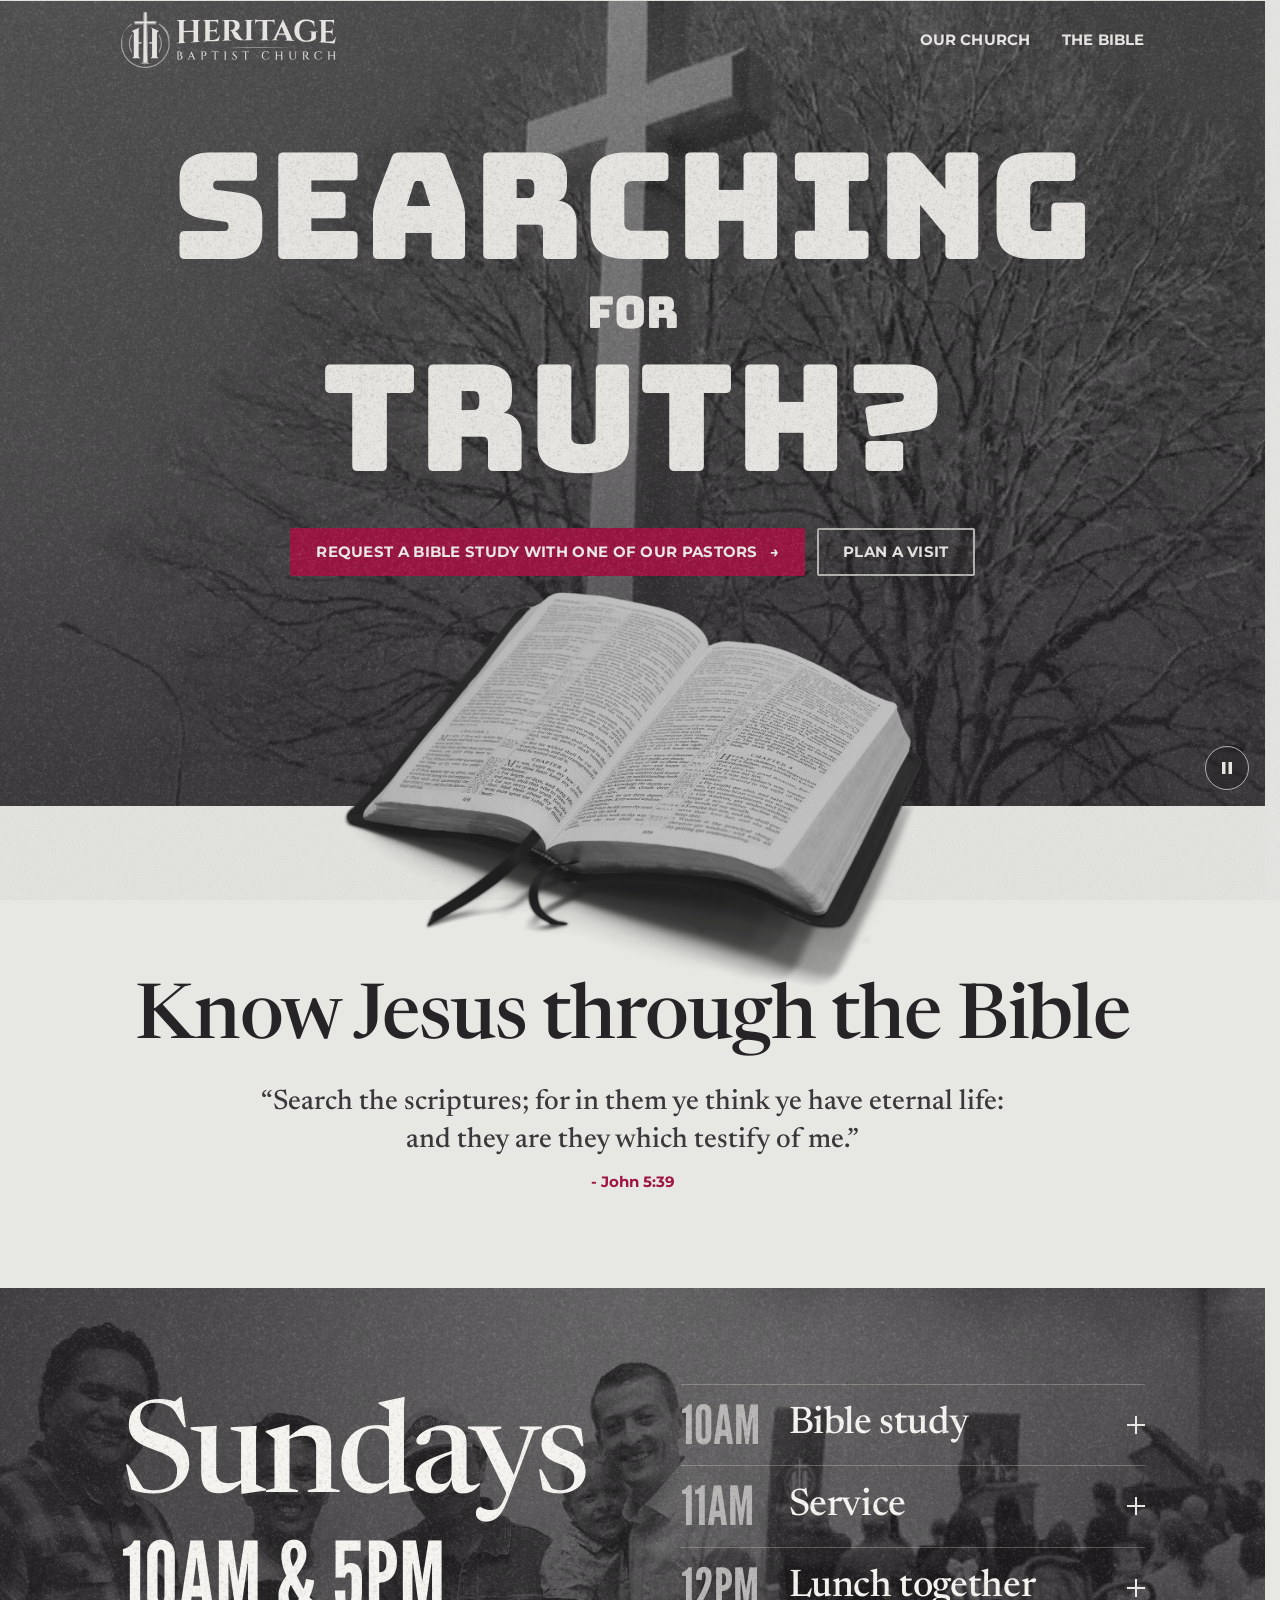
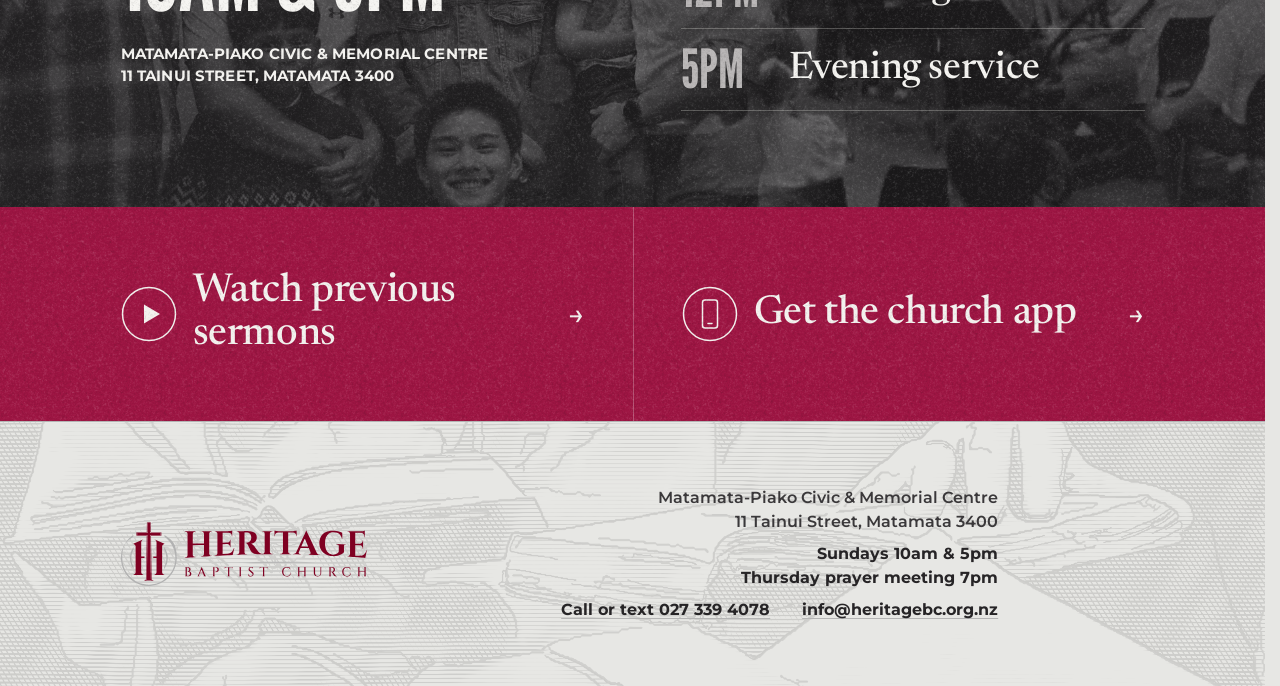
==== index.html @ 5e2841b3 "Heritage Baptist Church website: first test build Home, Our Church, The Bible and Save a seat pages," ====
<!doctype html>
<html lang="en-NZ" data-theme="paper">
<head>
<meta charset="utf-8">
<meta name="viewport" content="width=device-width, initial-scale=1">
<title>Heritage Baptist Church, Matamata</title>
<meta name="description" content="Know Jesus through the Bible. Heritage Baptist Church meets on Sundays at 10AM and 5PM at the Matamata-Piako Civic and Memorial Centre.">
<link rel="icon" type="image/svg+xml" href="assets/logos/heritage-mark.svg">
<link rel="preconnect" href="https://fonts.googleapis.com">
<link rel="preconnect" href="https://fonts.gstatic.com" crossorigin>
<link href="https://fonts.googleapis.com/css2?family=Newsreader:opsz,wght@6..72,400..700&display=swap" rel="stylesheet">
<link rel="stylesheet" href="css/tokens.css">
<link rel="stylesheet" href="css/bundle.css">
<link rel="stylesheet" href="css/site.css">
</head>
<body class="has-hero">
<a class="skip" href="#main">Skip to content</a>

<header class="site-header">
  <div class="wrap">
    <a class="brand" href="index.html" aria-label="Heritage Baptist Church, home">
      <img src="assets/logos/heritage-lockup.svg" alt="" width="2198" height="571">
      <img class="on-dark" src="assets/logos/heritage-lockup-paper.svg" alt="" width="2198" height="571">
    </a>
    <button class="nav-toggle" type="button" aria-expanded="false" aria-controls="site-nav"><span class="bars" aria-hidden="true"></span>Menu</button>
    <nav class="site-nav" id="site-nav" aria-label="Main">
      <div class="nav-group">
        <a class="nav-top" href="church.html">Our Church</a>
        <div class="nav-panel">
          <div class="wrap nav-panel-grid">
            <ul class="nav-sub">
              <li><a href="seat.html" data-open-visit>Plan a visit <span class="arr" aria-hidden="true">&rarr;</span></a></li>
              <li><a href="church.html#story">Our story <span class="arr" aria-hidden="true">&rarr;</span></a></li>
              <li><a href="church.html#pastors">Our pastors <span class="arr" aria-hidden="true">&rarr;</span></a></li>
              <li><a href="church.html#contact">Contact <span class="arr" aria-hidden="true">&rarr;</span></a></li>
            </ul>
          </div>
        </div>
      </div>
      <div class="nav-group">
        <a class="nav-top" href="bible.html">The Bible</a>
        <div class="nav-panel">
          <div class="wrap nav-panel-grid">
            <ul class="nav-sub">
              <li><a href="bible.html#truth">God’s truth about us <span class="arr" aria-hidden="true">&rarr;</span></a></li>
              <li><a href="bible.html#study" data-open-study>Request a Bible study <span class="arr" aria-hidden="true">&rarr;</span></a></li>
              <li><a href="bible.html#believe">What we believe <span class="arr" aria-hidden="true">&rarr;</span></a></li>
            </ul>
          </div>
        </div>
      </div>
      <div class="nav-foot">
        <p class="times">Sundays <span data-c="sundays.times">10am &amp; 5pm</span></p>
        <a href="tel:+64273394078" data-c-phone="contact.phone" data-prefix="Call or text ">Call or text 027 339 4078</a>
        <a href="mailto:info@heritagebc.org.nz" data-c-email="contact.email">info@heritagebc.org.nz</a>
      </div>
    </nav>
  </div>
</header>

<main id="main">

  <section class="hero" data-theme="ink" aria-labelledby="hero-title">
    <div class="hero-media" aria-hidden="true">
      <video autoplay muted loop playsinline preload="metadata" poster="assets/video/hero-poster.jpg">
        <source src="assets/video/hero.mp4" type="video/mp4">
      </video>
    </div>
    <div class="hero-inner">
      <h1 class="hb-headline" id="hero-title">
        <span class="hb-lg line"><span class="line-in">Searching</span></span>
        <span class="hb-sm line"><span class="line-in" style="--d:.12s">for</span></span>
        <span class="hb-lg line"><span class="line-in" style="--d:.2s">Truth?</span></span>
      </h1>
      <div class="actions reveal" style="--d:.7s">
        <a class="hb-button" href="bible.html#study" data-open-study>Request a Bible study with one of our pastors <span class="arr" aria-hidden="true">&rarr;</span></a>
        <a class="hb-button hb-quiet" href="seat.html" data-open-visit>Plan a visit</a>
      </div>
    </div>
    <div class="hero-bible" aria-hidden="true"><img src="assets/imagery/bible-open-shadow.webp" alt="" width="1400" height="967"></div>
    <button class="hero-toggle" type="button" aria-label="Pause background video">
      <svg class="i-pause" viewBox="0 0 14 14" aria-hidden="true"><rect x="2" y="1" width="3.5" height="12"/><rect x="8.5" y="1" width="3.5" height="12"/></svg>
      <svg class="i-play" viewBox="0 0 14 14" aria-hidden="true"><path d="M3 1l10 6-10 6z"/></svg>
    </button>
  </section>

  <section class="bible" aria-labelledby="bible-title">
    <div class="wrap">
      <div class="bible-head">
        <h2 class="hs-title reveal" id="bible-title">Know Jesus through the Bible</h2>
        <p class="verse reveal" style="--d:.1s"><span data-c="home.verse">“Search the scriptures; for in them ye think ye have eternal life: and they are they which testify of me.”</span> <cite>- <span data-c="home.verse_ref">John 5:39</span></cite></p>
      </div>
    </div>
  </section>

  <section class="sundays" data-theme="ink" aria-labelledby="sundays-title">
    <div class="sundays-bg" aria-hidden="true">
      <img class="ph-b" src="assets/imagery/service-band.jpg" alt="" data-c-img="img.sundays_service">
      <img class="ph-a" src="assets/imagery/group-crop.jpg" alt="" data-c-img="img.sundays_family">
    </div>
    <div class="wrap sundays-grid">
      <div class="reveal">
        <h2 class="sundays-title" id="sundays-title">Sundays</h2>
        <p class="times" data-c="sundays.times">10am &amp; 5pm</p>
        <address class="label" data-c-lines="contact.address">Matamata-Piako Civic &amp; Memorial Centre<br>11 Tainui Street, Matamata 3400</address>
      </div>
      <!--SCHED-->
        <ul class="sched reveal" style="--d:.1s">
          <li data-photo="service">
            <button class="sched-row" type="button" aria-expanded="false"><b data-c="sched.1.time">10AM</b><span data-c="sched.1.title">Bible study</span><i aria-hidden="true"></i></button>
            <div class="sched-more"><div data-c-paras="sched.1.details"><p>Sunday school for kids</p><p>Bible study for intermediates</p></div></div>
          </li>
          <li data-photo="service">
            <button class="sched-row" type="button" aria-expanded="false"><b data-c="sched.2.time">11AM</b><span data-c="sched.2.title">Service</span><i aria-hidden="true"></i></button>
            <div class="sched-more"><div data-c-paras="sched.2.details"><p>Creche</p><p>Bible teaching for kids</p></div></div>
          </li>
          <li data-photo="family">
            <button class="sched-row" type="button" aria-expanded="false"><b data-c="sched.3.time">12PM</b><span data-c="sched.3.title">Lunch together</span><i aria-hidden="true"></i></button>
            <div class="sched-more"><div data-c-paras="sched.3.details"><p>Enjoy what we’ve prepared, or bring your favourite dish to share</p></div></div>
          </li>
          <li data-photo="service">
            <div class="sched-row"><b data-c="sched.4.time">5PM</b><span data-c="sched.4.title">Evening service</span></div>
          </li>
        </ul>
      <!--/SCHED-->
    </div>
  </section>

  <section class="more" aria-label="More from Heritage">
    <div class="wrap more-grid">
      <a class="more-item" href="https://www.youtube.com/@HBCMatamata">
        <svg class="more-icon" viewBox="0 0 56 56" aria-hidden="true"><circle cx="28" cy="28" r="26.5" fill="none" stroke="currentColor" stroke-width="1.5"/><path d="M23 18.5v19L39 28z" fill="currentColor"/></svg>
        <span class="more-title">Watch previous sermons</span>
        <span class="arr" aria-hidden="true">&rarr;</span>
      </a>
      <a class="more-item" href="https://app.heritagebc.org.nz">
        <svg class="more-icon" viewBox="0 0 56 56" aria-hidden="true"><circle cx="28" cy="28" r="26.5" fill="none" stroke="currentColor" stroke-width="1.5"/><rect x="20.5" y="14" width="15" height="28" rx="2.5" fill="none" stroke="currentColor" stroke-width="1.5"/><path d="M26 37.5h4" stroke="currentColor" stroke-width="1.5" stroke-linecap="round"/></svg>
        <span class="more-title">Get the church app</span>
        <span class="arr" aria-hidden="true">&rarr;</span>
      </a>
    </div>
  </section>

</main>

<footer class="site-footer">
  <div class="wrap">
    <div class="foot-top">
      <div class="foot-brand">
        <img src="assets/logos/heritage-lockup.svg" alt="Heritage Baptist Church" width="2198" height="571">
        <address class="foot-contact">
          <span data-c-lines="contact.address">Matamata-Piako Civic &amp; Memorial Centre<br>11 Tainui Street, Matamata 3400</span>
          <span class="foot-times" data-c-lines="footer.times">Sundays 10am &amp; 5pm<br>Thursday prayer meeting 7pm</span>
          <span class="foot-links"><a href="tel:+64273394078" data-c-phone="contact.phone" data-prefix="Call or text ">Call or text 027 339 4078</a><a href="mailto:info@heritagebc.org.nz" data-c-email="contact.email">info@heritagebc.org.nz</a></span>
        </address>
      </div>
      <div class="foot-cols" hidden>
        <div class="foot-col">
          <h2><a href="church.html">Our Church</a></h2>
          <ul>
            <li><a href="seat.html" data-open-visit>Plan a visit</a></li>
            <li><a href="church.html#story">Our story</a></li>
            <li><a href="church.html#pastors">Our pastors</a></li>
          </ul>
        </div>
        <div class="foot-col">
          <h2><a href="bible.html">The Bible</a></h2>
          <ul>
            <li><a href="bible.html#truth">God’s truth about us</a></li>
            <li><a href="bible.html#study" data-open-study>Request a Bible study</a></li>
            <li><a href="bible.html#believe">What we believe</a></li>
          </ul>
        </div>
      </div>
    </div>
  </div>
  <div class="foot-art" role="img" aria-label="Pen and ink drawing of people reading from open Bibles together"></div>
</footer>

<div class="hb-static" aria-hidden="true"></div>

<dialog class="study" id="dlg-study" aria-labelledby="study-title">
  <div class="study-inner">
    <div class="study-head">
      <h2 class="hs-title hs-title-sm" id="study-title">Request a Bible study</h2>
      <button class="study-close" type="button" aria-label="Close" data-close-dialog>&times;</button>
    </div>
    <form class="form" data-form="study">
      <input class="hp" name="website" tabindex="-1" autocomplete="off" aria-hidden="true">
      <div class="field"><label for="s-name">Name</label><input id="s-name" name="name" autocomplete="name" required></div>
      <div class="field"><label for="s-mobile">Mobile</label><input id="s-mobile" name="mobile" type="tel" autocomplete="tel" inputmode="tel" required></div>
      <div class="field"><label for="s-details">Details</label><textarea id="s-details" name="details"></textarea></div>
      <div><button class="hb-button" type="submit">Send request <span class="arr" aria-hidden="true">&rarr;</span></button></div>
      <p class="small form-note" role="status"></p>
    </form>
  </div>
</dialog>

<dialog class="study" id="dlg-visit" aria-labelledby="visit-title">
  <div class="study-inner">
    <div class="study-head">
      <h2 class="hs-title hs-title-sm" id="visit-title">Plan a visit</h2>
      <button class="study-close" type="button" aria-label="Close" data-close-dialog>&times;</button>
    </div>
    <form class="form" data-form="visit">
      <input class="hp" name="website" tabindex="-1" autocomplete="off" aria-hidden="true">
      <fieldset class="choice">
        <legend class="sr-only">When</legend>
        <label><input type="radio" name="when" value="this" checked><span><b>This Sunday</b><small data-sunday="0">10 am</small></span></label>
        <label><input type="radio" name="when" value="next"><span><b>Next Sunday</b><small data-sunday="1">10 am</small></span></label>
      </fieldset>
      <div class="field"><label for="v-name">Your name</label><input id="v-name" name="name" autocomplete="name" required></div>
      <div class="field"><label for="v-mobile">Mobile number</label><input id="v-mobile" name="mobile" type="tel" autocomplete="tel" inputmode="tel" required></div>
      <div class="visit-opts">
      <div class="field">
        <label for="v-count">How many coming?</label>
        <div class="stepper">
          <button type="button" aria-label="One fewer" data-step="-1">&minus;</button>
          <input id="v-count" name="count" type="number" min="1" max="20" value="1" inputmode="numeric">
          <button type="button" aria-label="One more" data-step="1">+</button>
        </div>
      </div>
      <label class="check"><input type="checkbox" name="reminder"><span>Text me a reminder</span></label>
      </div>
      <div><button class="hb-button" type="submit">Save my seat <span class="arr" aria-hidden="true">&rarr;</span></button></div>
      <p class="small form-note" role="status"></p>
    </form>
  </div>
</dialog>

<script src="js/config.js"></script>
<script src="js/site.js"></script>
</body>
</html>
---- css/tokens.css ----
/* Heritage Baptist Church: tokens, written from the design system's tokens.json */
@font-face { font-family: "Bungee"; src: url("../fonts/Bungee-Regular.woff2") format("woff2"); font-weight: 400; font-display: swap; }
@font-face { font-family: "League Gothic"; src: url("../fonts/LeagueGothic-Variable.woff2") format("woff2"); font-weight: 400; font-display: swap; }
@font-face { font-family: "Sacramento"; src: url("../fonts/Sacramento-Regular.woff2") format("woff2"); font-weight: 400; font-display: swap; }
@font-face { font-family: "Montserrat"; src: url("../fonts/Montserrat-Variable.woff2") format("woff2"); font-weight: 100 900; font-style: normal; font-display: swap; }
@font-face { font-family: "Montserrat"; src: url("../fonts/Montserrat-Italic-Variable.woff2") format("woff2"); font-weight: 100 900; font-style: italic; font-display: swap; }

:root, [data-theme="paper"] {
  --surface: #e7e7e4;
  --surface-raised: #f2f2ef;
  --text: #3a383a;
  --text-strong: #262426;
  --text-muted: #5a575a;
  --maroon: #9e1543;
  --maroon-fill: #9e1543;
  --maroon-deep: #7f0022;
  --on-maroon: #f4f2ef;
  --rule: #b4b4b4;
  --photo-ground: #9a9899;
  --focus: #9e1543;
}
[data-theme="ink"] {
  --surface: #262426;
  --surface-raised: #323032;
  --text: #ecebe7;
  --text-strong: #f6f5f2;
  --text-muted: #b9b6b6;
  --maroon: #e8829f;
  --rule: #5a575a;
  --photo-ground: #4a484a;
  --focus: #e8829f;
}
:root {
  --font-display: Bungee, "Arial Black", Impact, sans-serif;
  --font-condensed: "League Gothic", "Oswald", Impact, sans-serif;
  --font-script: Sacramento, "Segoe Script", cursive;
  --font-sans: Montserrat, system-ui, "Segoe UI", sans-serif;
  /* Site addition (not in the design system yet): a book serif for section headlines and scripture */
  --font-serif: Newsreader, "Iowan Old Style", Georgia, "Times New Roman", serif;

  --space-1: 4px; --space-2: 8px; --space-3: 12px; --space-4: 16px; --space-6: 24px;
  --space-8: 32px; --space-12: 48px; --space-16: 64px; --space-24: 96px;
  --radius-none: 0; --radius-sm: 2px; --radius-round: 50%;
  --shadow-cutout: 0 18px 28px -14px rgba(20, 18, 20, 0.5);
  --content-max: 1120px;
  --measure: 68ch;
  --static-opacity: 0.9;
}
---- css/bundle.css ----
/* Heritage Baptist Church — house patterns. Needs tokens.css (custom properties) loaded first.
   Point these at your own copies of the files in assets/ when you build the site. */
:root {
  --tex-paper: url("../assets/textures/paper-tile.jpg");   /* assets/Textures/paper-tile.jpg */
  --tex-ink: url("../assets/textures/ink-tile.jpg");     /* assets/Textures/ink-tile.jpg */
  --tex-static: url("../assets/textures/static-tile.png");  /* assets/Textures/static-tile.png */
  --tex-leather: url("../assets/textures/worn-leather.jpg"); /* assets/Textures/worn-leather.jpg */
}

/* Ground: paper texture under everything */
body, .hb-ground {
  margin: 0;
  background: var(--surface) var(--tex-paper) repeat;
  background-size: 512px;
  color: var(--text);
  font-family: var(--font-sans);
  font-weight: 500;
  font-size: 17px;
  line-height: 28px;
}
[data-theme="ink"] body, [data-theme="ink"] .hb-ground, .hb-ground[data-theme="ink"] { background-image: var(--tex-ink); }

/* TV static: one fixed layer over the whole page (also over photos and type) */
.hb-static {
  position: fixed; inset: 0; z-index: 50; pointer-events: none;
  background: var(--tex-static) repeat; background-size: 200px;
  opacity: var(--static-opacity, 0.9);
}

/* Headline: Bungee capitals filled with worn leather (paper theme) */
.hb-headline { margin: 0; font-family: var(--font-display); font-weight: 400; line-height: .95; text-align: center; text-transform: uppercase; }
.hb-headline span { display: block; }
.hb-headline .hb-lg { font-size: clamp(52px, 10vw, 112px); }
.hb-headline .hb-md { font-size: clamp(36px, 6.6vw, 72px); }
.hb-headline .hb-sm { font-size: clamp(22px, 3.6vw, 40px); margin: .12em 0; }
.hb-headline, .hb-leather {
  color: var(--text);
  background: var(--tex-leather) center / 120% auto;
  -webkit-background-clip: text; background-clip: text;
  -webkit-text-fill-color: transparent;
}
[data-theme="ink"] .hb-headline, [data-theme="ink"] .hb-leather { background: none; -webkit-text-fill-color: currentColor; }

/* Script word: one per page, maroon, rotated, laid over photos */
.hb-script {
  font-family: var(--font-script); font-weight: 400; color: var(--maroon);
  font-size: clamp(96px, 24vw, 230px); line-height: 1;
  -webkit-text-stroke: 1px currentColor; letter-spacing: .02em;
  transform: rotate(-6deg); pointer-events: none; white-space: nowrap;
}

/* Photo strip: square-cornered 3:2 frames, greyscale, small gaps */
.hb-strip { display: grid; grid-template-columns: 1.3fr 1fr 1fr; grid-auto-rows: clamp(150px, 24vw, 260px); gap: var(--space-2); }
.hb-frame { position: relative; height: 100%; overflow: hidden; background: var(--photo-ground); }
.hb-frame > img { width: 100%; height: 100%; object-fit: cover; object-position: var(--focus-x, 50%) var(--focus-y, 50%); transform: scale(var(--zoom, 1)); transform-origin: var(--focus-x, 50%) var(--focus-y, 50%); display: block; filter: grayscale(1); }
.hb-frame.hb-cutout > img { object-fit: contain; object-position: center bottom; transform: none; }
/* Break the frame: the photo and its matching cut-out share one geometry (--pop-w/x/y);
   the frame clips the photo, the cut-out layer only clips its top and sides, so it hangs below. */
.hb-pop { position: relative; z-index: 2; }
.hb-pop .hb-pop-img { position: absolute; max-width: none; height: auto; width: var(--pop-w, 190%); left: var(--pop-x, -88%); top: var(--pop-y, -14%); filter: grayscale(1); }
.hb-pop > .hb-pop-out { position: absolute; inset: 0; pointer-events: none; clip-path: inset(0 0 -100% 0); }

/* Hero: headline, strip, script word across it, open Bible overlapping the bottom */
.hb-hero { position: relative; max-width: var(--content-max); margin: 0 auto; padding: var(--space-12) var(--space-4) 0; }
.hb-hero .hb-strip { margin-top: var(--space-6); }
.hb-hero .hb-script { position: absolute; left: 2%; top: 30%; z-index: 3; }
.hb-hero .hb-bible { display: block; width: min(52%, 560px); margin: -7% 0 0 14%; position: relative; z-index: 1; }

/* Service row: condensed maroon words beside stacked labels */
.hb-service { display: flex; flex-wrap: wrap; align-items: center; justify-content: center; gap: var(--space-6) var(--space-12); }
.hb-service-item { display: flex; align-items: center; gap: var(--space-3); }
.hb-service-big { font-family: var(--font-condensed); color: var(--maroon); font-size: 72px; line-height: .9; text-transform: uppercase; }
.hb-service-label { font-weight: 700; font-size: 15px; line-height: 20px; text-transform: uppercase; color: var(--text); }

/* Points: Bungee heading + KJV verse */
.hb-points { display: grid; gap: var(--space-8); max-width: var(--measure); }
.hb-point h3 { margin: 0 0 var(--space-2); font-family: var(--font-display); font-weight: 400; font-size: 22px; line-height: 1.2; text-transform: uppercase; color: var(--text); }
.hb-scripture { margin: 0; font-style: italic; font-weight: 600; font-size: 18px; line-height: 30px; color: var(--text); }
.hb-scripture em, .hb-scripture mark { font-style: inherit; background: none; color: var(--maroon); }
.hb-scripture cite { font-style: normal; font-weight: 600; color: var(--text); white-space: nowrap; }

/* Numbered steps (handout) */
.hb-step { display: grid; grid-template-columns: 64px 1fr; gap: var(--space-6); align-items: start; max-width: var(--measure); }
.hb-step-num { font-family: var(--font-condensed); color: var(--maroon); font-size: 112px; line-height: .78; text-align: center; }
.hb-step h3 { margin: 0 0 var(--space-1); font-family: var(--font-display); font-weight: 400; font-size: 22px; line-height: 1.2; text-transform: uppercase; }
.hb-step p { margin: 0 0 var(--space-2); }
.hb-step .hb-ref { color: var(--maroon); font-style: italic; font-weight: 600; }

/* Button */
.hb-button {
  display: inline-flex; align-items: center; height: 48px; padding: 0 var(--space-6);
  font-family: var(--font-sans); font-weight: 700; font-size: 15px; letter-spacing: .02em; text-transform: uppercase; text-decoration: none;
  background: var(--maroon-fill); color: var(--on-maroon); border: 2px solid var(--maroon-fill); border-radius: var(--radius-sm); cursor: pointer;
}
.hb-button:hover { background: var(--maroon-deep); border-color: var(--maroon-deep); }
.hb-button.hb-quiet { background: transparent; color: var(--text); border-color: var(--text-muted); }
.hb-button.hb-quiet:hover { border-color: var(--text); }
.hb-button:focus-visible, a:focus-visible { outline: 2px solid var(--focus); outline-offset: 3px; }
a { color: var(--maroon); text-underline-offset: 3px; }

/* Footer (use with data-theme="ink") */
.hb-footer { display: flex; align-items: center; gap: var(--space-4); padding: var(--space-8) var(--space-4); justify-content: center; }
.hb-footer img { height: 64px; width: auto; }
.hb-footer p { margin: 0; font-weight: 700; font-size: 15px; line-height: 22px; text-transform: uppercase; color: var(--text); }

@media (max-width: 640px) {
  .hb-strip { grid-template-columns: 1fr 1fr; }
  .hb-strip > :nth-child(2) { display: none; }
  .hb-service-big { font-size: 56px; }
  .hb-step { grid-template-columns: 44px 1fr; gap: var(--space-4); }
  .hb-step-num { font-size: 80px; }
}
---- css/site.css ----
/* Heritage Baptist Church website. Mobile first. Sits on top of tokens.css and bundle.css. */

@view-transition { navigation: auto; }

:root { --static-opacity: 0.38; }

*, *::before, *::after { box-sizing: border-box; }
html { scroll-behavior: smooth; -webkit-text-size-adjust: 100%; overflow-x: clip; scrollbar-gutter: stable; }
body { background-image: none; min-height: 100svh; overflow-x: clip; text-rendering: optimizeLegibility; -webkit-font-smoothing: antialiased; }
img, video { max-width: 100%; }
h1, h2, h3, p { margin: 0; }
.sr-only { position: absolute; width: 1px; height: 1px; overflow: hidden; clip: rect(0 0 0 0); white-space: nowrap; }
.skip { position: absolute; left: var(--space-4); top: -100px; z-index: 60; background: var(--surface-raised); padding: var(--space-2) var(--space-4); font-weight: 700; }
.skip:focus { top: var(--space-4); }

.wrap { max-width: var(--content-max); margin: 0 auto; padding-inline: var(--space-4); }
.section { padding-block: var(--space-12); }
.stack > * + * { margin-top: var(--space-6); }

/* Type: one colour, upright */
.hs-title { font-family: var(--font-serif); font-weight: 500; font-size: clamp(38px, 9.5vw, 76px); line-height: 1.02; letter-spacing: -0.015em; color: var(--text-strong); text-wrap: balance; }
.hs-title-sm { font-size: clamp(30px, 6.4vw, 48px); }
.lead { font-size: 18px; line-height: 30px; font-weight: 600; max-width: 34em; }
.verse { font-family: var(--font-serif); font-weight: 500; font-size: clamp(21px, 4.4vw, 28px); line-height: 1.35; max-width: 27em; color: var(--text); text-wrap: pretty; }
.verse cite { display: block; margin-top: var(--space-3); font-family: var(--font-sans); font-style: normal; font-weight: 700; font-size: 15px; line-height: 20px; color: var(--maroon); }
.hb-scripture { font-family: var(--font-serif); font-style: normal; font-weight: 500; font-size: 22px; line-height: 1.4; }
.hb-scripture em { font-style: normal; color: inherit; }
.hb-scripture cite { font-family: var(--font-sans); font-size: 15px; font-weight: 700; color: var(--maroon); }
.label { font-weight: 700; font-size: 15px; line-height: 22px; letter-spacing: .01em; text-transform: uppercase; }
.small { font-size: 14px; line-height: 20px; color: var(--text-muted); }

/* Buttons: long labels wrap, arrow slides on hover */
.hb-button { height: auto; min-height: 48px; padding-block: 12px; line-height: 1.25; text-align: center; justify-content: center; gap: var(--space-3); transition: background-color .25s, border-color .25s, color .25s, transform .25s; }
.hb-button .arr { display: inline-block; transition: transform .35s cubic-bezier(.2, .7, .2, 1); }
.hb-button:hover .arr { transform: translateX(5px); }
.hb-button:active { transform: scale(.98); }
.actions { display: flex; flex-direction: column; gap: var(--space-3); }

/* Header */
.site-header { position: sticky; top: 0; z-index: 40; background: #262426; --text: #ecebe7; --text-strong: #f6f5f2; --text-muted: #b9b6b6; --maroon: #f6f5f2; --rule: rgba(236, 235, 231, .18); border-bottom: 1px solid transparent; transition: transform .45s cubic-bezier(.2, .7, .2, 1), border-color .3s; }
.site-header.is-scrolled { border-bottom-color: var(--rule); }
.site-header.is-hidden { transform: translateY(-101%); }
.site-header .wrap { display: flex; align-items: center; justify-content: space-between; gap: var(--space-4); min-height: 64px; }
.brand { display: block; line-height: 0; }
.brand img { height: 44px; width: auto; display: block; }
.nav-toggle { display: inline-flex; align-items: center; gap: var(--space-2); height: 44px; padding: 0 var(--space-3); background: none; border: 2px solid var(--text-muted); border-radius: var(--radius-sm); font: 700 15px/1 var(--font-sans); text-transform: uppercase; color: var(--text); cursor: pointer; }
.nav-toggle:focus-visible { outline: 2px solid var(--focus); outline-offset: 3px; }
.nav-toggle .bars { width: 18px; height: 12px; position: relative; }
.nav-toggle .bars::before, .nav-toggle .bars::after { content: ""; position: absolute; left: 0; right: 0; height: 2px; background: currentColor; transition: transform .3s, top .3s; }
.nav-toggle .bars::before { top: 1px; }
.nav-toggle .bars::after { top: 9px; }
.nav-open .nav-toggle .bars::before { top: 5px; transform: rotate(45deg); }
.nav-open .nav-toggle .bars::after { top: 5px; transform: rotate(-45deg); }

.nav-open { overflow: hidden; }


/* ---------- Menu ---------- */
.nav-sub { list-style: none; margin: 0; padding: 0; }
.nav-sub a { display: flex; align-items: center; justify-content: space-between; gap: var(--space-4); text-decoration: none; }
.nav-sub .arr { transition: translate .4s cubic-bezier(.2, .7, .2, 1), opacity .3s; }

/* Phone and tablet: a full-screen dark sheet that wipes down, items rising in turn */
@media (max-width: 959px) {
  .nav-open .site-header { background: #262426; border-bottom-color: transparent; --text: #ecebe7; --text-strong: #f6f5f2; --text-muted: #b9b6b6; --maroon: #f6f5f2; }
  .nav-open .brand img { display: none; }
  .nav-open .brand img.on-dark { display: block; }
  .site-nav { position: fixed; inset: 64px 0 0 0; z-index: 39; display: flex; flex-direction: column; padding: var(--space-4) var(--space-4) var(--space-8); overflow-y: auto; background: #262426; color: var(--text); --text: #ecebe7; --text-strong: #f6f5f2; --text-muted: #b9b6b6; --maroon: #f6f5f2; --rule: rgba(236, 235, 231, .2); visibility: hidden; clip-path: inset(0 0 100% 0); transition: clip-path .32s cubic-bezier(.5, 0, .2, 1), visibility 0s .32s; }
  .nav-open .site-nav { visibility: visible; clip-path: inset(0); transition-delay: 0s; }
  .site-nav > * { opacity: 0; translate: 0 12px; transition: opacity .3s ease, translate .4s cubic-bezier(.2, .7, .2, 1); }
  .nav-open .site-nav > * { opacity: 1; translate: 0 0; }
  .nav-open .site-nav > :nth-child(1) { transition-delay: .08s; }
  .nav-open .site-nav > :nth-child(2) { transition-delay: .13s; }
  .nav-open .site-nav > :nth-child(3) { transition-delay: .18s; }
  .nav-group { padding-block: var(--space-6) var(--space-4); border-bottom: 1px solid var(--rule); }
  .site-nav .nav-top { display: block; font-family: var(--font-serif); font-weight: 500; font-size: clamp(40px, 12vw, 56px); line-height: 1.05; letter-spacing: -0.02em; color: var(--text-strong); text-decoration: none; }
  .nav-panel .wrap { max-width: none; padding: 0; }
  .nav-sub { margin-top: var(--space-3); }
  .nav-sub a { width: 100%; padding: 10px 0; font: 600 18px/26px var(--font-sans); color: var(--text); }
  .nav-sub .arr { margin-left: auto; }
  .nav-sub .arr { color: var(--text-muted); }
  .nav-sub a:active .arr { translate: 6px 0; }
  .nav-foot { margin-top: auto; padding-top: var(--space-8); display: grid; gap: var(--space-2); justify-items: start; }
  .nav-foot .times { margin: 0 0 var(--space-2); font-size: clamp(40px, 12vw, 56px); color: var(--text-strong); white-space: normal; }
  .nav-foot a { font: 600 16px/24px var(--font-sans); color: var(--text); text-decoration-color: var(--rule); text-underline-offset: 4px; }
}

/* Home page: the header sits over the hero video until you scroll */
.brand img { display: none; }
.brand img.on-dark { display: block; }
html:not(.nav-open) .has-hero .site-header:not(.is-scrolled) .brand img { display: none; }
html:not(.nav-open) .has-hero .site-header:not(.is-scrolled) .brand img.on-dark { display: block; }
.has-hero .hero { margin-top: -64px; padding-top: calc(var(--space-12) + 64px); }
html:not(.nav-open) .has-hero .site-header:not(.is-scrolled) { background: transparent; --text: #ecebe7; --text-strong: #f6f5f2; --text-muted: #b9b6b6; --maroon: #f6f5f2; }
@media (min-width: 960px) {
  .has-hero .hero { margin-top: -80px; padding-top: calc(var(--space-12) + 80px); }
}

/* Hero */
.hero { position: relative; isolation: isolate; display: grid; place-items: center; min-height: min(86svh, 820px); padding: var(--space-12) var(--space-4) clamp(120px, 30vw, 210px); text-align: center; background: var(--surface); color: var(--text); }
.hero-media { position: absolute; inset: 0; z-index: -1; overflow: hidden; }
.hero-media video { position: absolute; inset: 0; width: 100%; height: 100%; object-fit: cover; filter: grayscale(1) contrast(1.05); }
.hero-media::after { content: ""; position: absolute; inset: 0; background: linear-gradient(rgba(38, 36, 38, .5), rgba(38, 36, 38, .62) 55%, rgba(38, 36, 38, .82)); }
.hero-inner { display: grid; grid-template-columns: minmax(0, 1fr); justify-items: center; gap: var(--space-8); width: 100%; max-width: 900px; }
.hero .hb-headline .hb-lg { font-size: clamp(40px, 13.2vw, 148px); }
.hero .hb-headline .hb-sm { font-size: clamp(22px, 5vw, 44px); }
.hero .actions { width: 100%; max-width: 420px; }
.hero-toggle { position: absolute; right: var(--space-4); bottom: var(--space-4); z-index: 3; width: 44px; height: 44px; display: grid; place-items: center; background: rgba(38, 36, 38, .55); color: var(--text); border: 1px solid var(--text-muted); border-radius: var(--radius-round); cursor: pointer; }
.hero-toggle:focus-visible { outline: 2px solid var(--focus); outline-offset: 3px; }
.hero-toggle svg { width: 14px; height: 14px; fill: currentColor; }
.hero-toggle .i-play, .hero-toggle.is-paused .i-pause { display: none; }
.hero-toggle.is-paused .i-play { display: block; }
.hero-bible { position: absolute; left: 50%; bottom: 0; z-index: 2; width: min(88vw, 620px); translate: -50% 46%; pointer-events: none; }
.hero-bible img { display: block; width: 100%; height: auto; filter: grayscale(1); }

/* The Bible and Sundays: one section */
.bible { padding-top: calc(min(88vw, 620px) * .26); padding-bottom: var(--space-12); }
.bible-head { display: grid; justify-items: center; gap: var(--space-6); text-align: center; }
.bible-head .verse { margin-inline: auto; }

/* Church family photo */

/* Sundays: schedule over the church photos */
.sundays { position: relative; isolation: isolate; overflow: hidden; padding-block: min(30vw, 200px) var(--space-16); background: var(--surface); color: var(--text); --rule: rgba(236, 235, 231, .28); }
.sundays-bg { position: absolute; inset: 0; z-index: -1; }
.sundays-bg img { position: absolute; left: 0; width: 100%; object-fit: cover; filter: grayscale(1) contrast(1.05); }
.sundays-bg .ph-a { top: 0; height: 520px; -webkit-mask-image: linear-gradient(180deg, #000 50%, transparent 100%); mask-image: linear-gradient(180deg, #000 50%, transparent 100%); }
.sundays-bg .ph-b { top: 240px; height: 820px; }
.sundays-bg .ph-a { object-position: 50% 28%; }
.sundays-bg::after { content: ""; position: absolute; inset: 0; background: linear-gradient(180deg, rgba(38, 36, 38, .4), rgba(38, 36, 38, .8) 30%, rgba(38, 36, 38, .8) 78%, rgba(38, 36, 38, .6)); }
.sundays-grid { display: grid; grid-template-columns: minmax(0, 1fr); gap: var(--space-12); }
.sundays-title { font-family: var(--font-serif); font-weight: 500; font-size: clamp(72px, 19vw, 168px); line-height: .86; letter-spacing: -0.03em; color: var(--text-strong); }
.times { margin-top: var(--space-4); font-family: var(--font-condensed); color: var(--maroon); font-size: clamp(52px, 13vw, 96px); line-height: .9; text-transform: uppercase; white-space: nowrap; }
.sundays .lead { margin-top: var(--space-6); }
.sundays address { margin-top: var(--space-6); font-style: normal; color: var(--text-strong); }

.sched { list-style: none; margin: 0; padding: 0; border-top: 1px solid var(--rule); }
.sched li { border-bottom: 1px solid var(--rule); }
.sched-row { width: 100%; display: grid; grid-template-columns: 92px minmax(0, 1fr) 20px; align-items: center; gap: var(--space-4); padding: var(--space-4) 0; margin: 0; background: none; border: 0; color: inherit; font: inherit; text-align: left; }
button.sched-row { cursor: pointer; }
button.sched-row:focus-visible { outline: 2px solid var(--focus); outline-offset: 3px; }
.sched-row b { font-family: var(--font-condensed); font-weight: 400; font-size: 54px; line-height: .9; color: var(--maroon); }
.sched-row span { font-family: var(--font-serif); font-weight: 500; font-size: clamp(28px, 6.4vw, 38px); line-height: 1.05; letter-spacing: -0.01em; color: var(--text-strong); transition: translate .45s cubic-bezier(.2, .7, .2, 1); }
.sched-row i { position: relative; width: 18px; height: 18px; justify-self: end; }
.sched-row i::before, .sched-row i::after { content: ""; position: absolute; left: 0; right: 0; top: 8px; height: 2px; background: currentColor; transition: rotate .45s cubic-bezier(.2, .7, .2, 1), opacity .3s; }
.sched-row i::after { rotate: 90deg; }
.sched-more { display: grid; grid-template-rows: 0fr; transition: grid-template-rows .5s cubic-bezier(.2, .7, .2, 1); }
.sched-more > div { overflow: hidden; padding-left: calc(92px + var(--space-4)); }
.sched-more p { font-weight: 600; font-size: 16px; line-height: 26px; color: var(--text-muted); }
.sched-more p:last-child { padding-bottom: var(--space-6); }
.sched li.is-open .sched-more { grid-template-rows: 1fr; }
.sched li.is-open .sched-row i::after { rotate: 0deg; opacity: 0; }
.sched li.is-open .sched-row span { translate: 6px 0; }
@media (hover: hover) {
  .sched li:hover .sched-more { grid-template-rows: 1fr; }
  .sched li:hover .sched-row i::after { rotate: 0deg; opacity: 0; }
  .sched li:hover .sched-row span { translate: 6px 0; }
}

/* Sermons and app: maroon band */
.more { position: relative; isolation: isolate; background: var(--maroon-fill); color: var(--on-maroon); }
.more-grid { display: grid; grid-template-columns: minmax(0, 1fr); }
.more-item { display: grid; grid-template-columns: 56px minmax(0, 1fr) auto; align-items: center; gap: var(--space-4); padding-block: var(--space-8); color: inherit; text-decoration: none; }
.more-item + .more-item { border-top: 1px solid rgba(244, 242, 239, .28); }
.more-icon { width: 56px; height: 56px; transition: scale .45s cubic-bezier(.2, .7, .2, 1); }
.more-title { font-family: var(--font-serif); font-weight: 500; font-size: clamp(26px, 6.2vw, 40px); line-height: 1.08; letter-spacing: -0.01em; }
.more-item .arr { font-size: 28px; transition: translate .45s cubic-bezier(.2, .7, .2, 1); }
.more-item:hover .arr { translate: 8px 0; }
.more-item:hover .more-icon { scale: 1.08; }
.more-item:focus-visible { outline: 2px solid var(--on-maroon); outline-offset: -6px; }

.prose p { max-width: var(--measure); }
.prose p + p { margin-top: var(--space-4); }
.story-grid { display: grid; grid-template-columns: minmax(0, 1fr); gap: var(--space-8); }
.pastors { display: grid; grid-template-columns: minmax(0, 1fr); gap: var(--space-12); }
.pastor h3 { font-family: var(--font-serif); font-weight: 500; font-size: 34px; line-height: 1.1; letter-spacing: -0.01em; color: var(--text-strong); }
.pastor .label { margin-top: var(--space-2); color: var(--maroon); }
.pastor p + p { margin-top: var(--space-4); }
.hb-point .hb-scripture + .hb-scripture { margin-top: var(--space-3); }
.creeds { border-top: 1px solid var(--rule); max-width: 860px; }
.creed { border-bottom: 1px solid var(--rule); }
.creed summary { display: flex; align-items: center; justify-content: space-between; gap: var(--space-4); padding: var(--space-4) 0; cursor: pointer; list-style: none; font-family: var(--font-serif); font-weight: 500; font-size: clamp(24px, 5vw, 30px); line-height: 1.15; color: var(--text-strong); }
.creed summary::-webkit-details-marker { display: none; }
.creed summary:focus-visible { outline: 2px solid var(--focus); outline-offset: 3px; }
.creed summary span { transition: translate .45s cubic-bezier(.2, .7, .2, 1); }
.creed summary:hover span, .creed[open] summary span { translate: 6px 0; }
.creed summary i { position: relative; flex: none; width: 18px; height: 18px; }
.creed summary i::before, .creed summary i::after { content: ""; position: absolute; left: 0; right: 0; top: 8px; height: 2px; background: currentColor; transition: rotate .45s cubic-bezier(.2, .7, .2, 1), opacity .3s; }
.creed summary i::after { rotate: 90deg; }
.creed[open] summary i::after { rotate: 0deg; opacity: 0; }
.creed-body { padding: 0 0 var(--space-6); max-width: var(--measure); }
.creed-body > * + * { margin-top: var(--space-4); }
.creed-body h4 { margin: var(--space-6) 0 0; font-weight: 700; font-size: 15px; line-height: 20px; text-transform: uppercase; color: var(--maroon); }
.creed-refs { font-size: 14px; line-height: 22px; color: var(--text-muted); }

/* Subpages: jump links under the header, condensed section titles */
.jump { position: sticky; top: 64px; z-index: 30; background: var(--surface); border-bottom: 1px solid var(--rule); }
.jump-row { display: flex; gap: var(--space-2); padding-block: var(--space-3); }
.jump a { flex: 1 1 0; min-width: 0; display: flex; align-items: center; justify-content: center; padding: 8px 8px; border: 1px solid var(--text-muted); border-radius: var(--radius-sm); font: 700 13px/16px var(--font-sans); letter-spacing: .01em; text-align: center; text-wrap: balance; color: var(--text); text-decoration: none; transition: background-color .25s, color .25s, border-color .25s; }
.jump a:hover { background: var(--text-strong); border-color: var(--text-strong); color: var(--surface); }
.jump a.is-active { display: none; }
.jump a:focus-visible { outline: 2px solid var(--focus); outline-offset: 3px; }
.jump + .block { border-top: 0; }
.sec-title { font-family: var(--font-condensed); font-weight: 400; font-size: clamp(52px, 13vw, 96px); line-height: .9; text-transform: uppercase; color: var(--maroon); }
.block { scroll-margin-top: 126px; }

/* Forms */
.form { display: grid; gap: var(--space-4); max-width: 560px; }
.field { display: grid; gap: var(--space-2); }
.field label { font-weight: 700; font-size: 15px; line-height: 20px; }
.field input, .field textarea { width: 100%; min-height: 48px; padding: 12px var(--space-4); font: 500 17px/24px var(--font-sans); color: var(--text); background: var(--surface-raised); border: 1px solid var(--text-muted); border-radius: var(--radius-sm); transition: border-color .2s; }
.field textarea { min-height: 120px; resize: vertical; }
.field input:focus-visible, .field textarea:focus-visible { outline: 2px solid var(--focus); outline-offset: 3px; border-color: var(--text); }
.form-note:empty { display: none; }

/* Bible study pop-up */
.study { width: min(540px, calc(100vw - 32px)); max-height: calc(100svh - 32px); padding: 0; border: 0; border-radius: 0; color: var(--text); background: var(--surface); box-shadow: 0 30px 80px -20px rgba(20, 18, 20, .7); overflow-y: auto; }
.study::backdrop { background: rgba(30, 28, 30, .72); }
.study-inner { padding: var(--space-8) var(--space-6); display: grid; gap: var(--space-6); }
.study-head { display: flex; align-items: start; justify-content: space-between; gap: var(--space-4); }
.study-close { flex: none; width: 44px; height: 44px; margin: -8px -8px 0 0; display: grid; place-items: center; background: none; border: 0; color: var(--text); font-size: 30px; line-height: 1; cursor: pointer; border-radius: var(--radius-sm); }
.study-close:hover { color: var(--maroon); }
.study-close:focus-visible { outline: 2px solid var(--focus); outline-offset: 3px; }

/* Plan a visit pop-up */
.choice { border: 0; margin: 0; padding: 0; display: grid; grid-template-columns: repeat(2, minmax(0, 1fr)); gap: var(--space-2); }
.choice legend { padding: 0; margin-bottom: var(--space-2); font-weight: 700; font-size: 15px; line-height: 20px; }
.choice label { display: block; cursor: pointer; }
.choice input { position: absolute; opacity: 0; pointer-events: none; }
.choice span { display: grid; gap: 2px; justify-items: center; padding: var(--space-3) var(--space-2); background: var(--surface-raised); border: 1px solid var(--text-muted); border-radius: var(--radius-sm); text-align: center; transition: background-color .25s, color .25s, border-color .25s; }
.choice b { font-family: var(--font-condensed); font-weight: 400; font-size: 30px; line-height: 1; text-transform: uppercase; }
.choice small { font-size: 14px; line-height: 20px; font-weight: 600; color: var(--text-muted); transition: color .25s; }
.choice input:checked + span { background: var(--text-strong); border-color: var(--text-strong); color: var(--surface-raised); }
.choice input:checked + span small { color: var(--rule); }
.choice input:focus-visible + span { outline: 2px solid var(--focus); outline-offset: 3px; }
.stepper { display: grid; grid-template-columns: 48px minmax(0, 96px) 48px; gap: var(--space-2); }
.stepper button { height: 48px; background: var(--surface-raised); border: 1px solid var(--text-muted); border-radius: var(--radius-sm); font: 600 24px/1 var(--font-sans); color: var(--text); cursor: pointer; }
.stepper button:hover { border-color: var(--text); }
.stepper button:focus-visible { outline: 2px solid var(--focus); outline-offset: 3px; }
.stepper input { text-align: center; font-weight: 700; -moz-appearance: textfield; appearance: textfield; }
.stepper input::-webkit-outer-spin-button, .stepper input::-webkit-inner-spin-button { -webkit-appearance: none; margin: 0; }
.check { display: flex; align-items: center; gap: var(--space-3); font-weight: 600; cursor: pointer; }
.check input { width: 22px; height: 22px; accent-color: var(--maroon-fill); }

.sundays .times { color: var(--text-strong); }
.sundays .sched-row b { color: var(--text-muted); }

/* Grain: fine film grain over the whole page, heavier static on the dark photo sections only */
.hb-static { background: url("data:image/svg+xml,%3Csvg xmlns='http://www.w3.org/2000/svg' width='220' height='220'%3E%3Cfilter id='n'%3E%3CfeTurbulence type='fractalNoise' baseFrequency='.9' numOctaves='2' stitchTiles='stitch'/%3E%3CfeColorMatrix type='saturate' values='0'/%3E%3C/filter%3E%3Crect width='100%25' height='100%25' filter='url(%23n)'/%3E%3C/svg%3E") repeat; background-size: 220px; opacity: .2; mix-blend-mode: multiply; }
.hero::after, .sundays::after, .more::after { content: ""; position: absolute; inset: 0; z-index: 1; background: var(--tex-static) repeat; background-size: 200px; opacity: var(--static-opacity); pointer-events: none; }

/* Pop-ups: compact enough to fit the screen without scrolling */
.study { max-height: calc(100svh - 16px); }
.study .study-inner { padding: var(--space-6) var(--space-6); gap: var(--space-4); }
.study .hs-title-sm { font-size: clamp(26px, 6vw, 34px); }
.study .form { gap: var(--space-3); max-width: none; }
.study .field { gap: 6px; }
.study .field input { min-height: 44px; padding: 9px var(--space-3); }
.study .field textarea { min-height: 84px; padding: 9px var(--space-3); }
.study .choice span { padding: var(--space-2); }
.study .choice b { font-size: 26px; }
.study .stepper { grid-template-columns: 44px minmax(0, 72px) 44px; }
.study .stepper button { height: 44px; }
.study .hb-button { min-height: 44px; padding-block: 10px; }
.visit-opts { display: flex; align-items: flex-end; justify-content: space-between; flex-wrap: wrap; gap: var(--space-3) var(--space-6); }
.visit-opts .check { min-height: 44px; }
@media (max-height: 640px) {
  .study .study-inner { padding: var(--space-4); gap: var(--space-3); }
  .study .form { gap: var(--space-2); }
  .study .field input, .study .stepper button, .study .hb-button { min-height: 40px; height: auto; padding-block: 7px; }
  .study .stepper button { height: 40px; }
  .study .field textarea { min-height: 60px; }
  .study .choice b { font-size: 22px; }
}
@media (min-width: 640px) {
  .study .study-inner { padding: var(--space-8); }
}

/* Forms: hidden trap field, messages, and the thank-you that replaces a sent form */
.hp { position: absolute; left: -9999px; width: 1px; height: 1px; opacity: 0; }
.form-note.is-error { color: var(--maroon); font-weight: 700; }
.form-done { font-family: var(--font-serif); font-weight: 500; font-size: clamp(22px, 5vw, 28px); line-height: 1.3; color: var(--text-strong); max-width: 24em; }
.form-done:focus { outline: none; }

/* Save a seat page */
.seat { padding-block: var(--space-12) var(--space-16); }
.seat-grid { display: grid; grid-template-columns: minmax(0, 1fr); gap: var(--space-8); }
.seat-title { text-align: left; }
.seat-title .hb-md { font-size: clamp(40px, 12vw, 84px); }
.seat-title .hb-lg { font-size: clamp(72px, 24vw, 168px); }
.seat-times { margin: var(--space-6) 0 var(--space-3); color: var(--maroon); white-space: normal; }
.seat-card { background: var(--surface-raised); border: 1px solid var(--rule); padding: var(--space-6); }
.seat-card .form { max-width: none; }
.pastor-photo { aspect-ratio: 4 / 5; height: auto; max-width: 260px; margin-bottom: var(--space-4); }

/* Subpages */
.page-head { padding-block: var(--space-12) var(--space-8); }
.page-head .hs-title { max-width: 14em; }
.hb-point h3 { font-family: var(--font-serif); font-weight: 600; font-size: 28px; line-height: 1.12; text-transform: none; color: var(--text-strong); }
.todo { border: 1px dashed var(--text-muted); padding: var(--space-4); color: var(--text-muted); font-size: 15px; line-height: 24px; max-width: var(--measure); }
.todo b { color: var(--text); }
.rule { border: 0; border-top: 1px solid var(--rule); margin: 0; }
.contact-grid { display: grid; grid-template-columns: minmax(0, 1fr); gap: var(--space-12); max-width: 560px; }
.contact-aside { display: grid; gap: var(--space-6); align-content: start; }
.contact-aside h2 { font-family: var(--font-serif); font-weight: 500; font-size: 28px; line-height: 1.15; color: var(--text-strong); margin-bottom: var(--space-2); }
.contact-aside address { font-style: normal; }

/* Footer */
.site-footer { position: relative; isolation: isolate; overflow: hidden; padding-block: var(--space-12); border-top: 1px solid var(--rule); text-align: center; }
.foot-art { position: absolute; inset: 0; z-index: -1; background-color: var(--text); opacity: .15; -webkit-mask: url("../assets/imagery/reading-engraving.webp") 16% 38% / cover no-repeat; mask: url("../assets/imagery/reading-engraving.webp") 16% 38% / cover no-repeat; pointer-events: none; }
/* Subpages: the footer drawing fades up into the section above, with no dividing line */
body:not(.has-hero) .site-footer { border-top: 0; padding-top: var(--space-8); }
main > .block:last-child { padding-bottom: var(--space-4); }
body:not(.has-hero) .foot-art { -webkit-mask-image: url("../assets/imagery/reading-engraving.webp"), linear-gradient(to bottom, transparent 0%, #000 75%); mask-image: url("../assets/imagery/reading-engraving.webp"), linear-gradient(to bottom, transparent 0%, #000 75%); -webkit-mask-size: cover, 100% 100%; mask-size: cover, 100% 100%; -webkit-mask-repeat: no-repeat; mask-repeat: no-repeat; -webkit-mask-composite: source-in; mask-composite: intersect; }
.foot-brand { display: grid; justify-items: center; gap: var(--space-4); }
.foot-brand img { display: block; height: 56px; width: auto; }
.foot-contact { display: grid; gap: var(--space-2); justify-items: center; font-style: normal; font-weight: 600; font-size: 16px; line-height: 24px; color: var(--text); }
.foot-times { font-weight: 700; color: var(--text-strong); }
.foot-links { display: flex; flex-wrap: wrap; justify-content: center; gap: var(--space-2) var(--space-8); }
.foot-contact a { color: var(--text-strong); font-weight: 700; text-decoration-color: var(--rule); }
.foot-contact a:hover { text-decoration-color: currentColor; }
.foot-cols[hidden] { display: none; }
.foot-top { display: grid; grid-template-columns: minmax(0, 1fr); gap: var(--space-12); }
.foot-col h2 a { font: inherit; color: inherit; background: none; padding: 0; }
.block { padding-block: var(--space-12); border-top: 1px solid var(--rule); scroll-margin-top: 80px; }
.block > .wrap > * + * { margin-top: var(--space-6); }
.block.block-join { border-top: 0; padding-top: 0; }
.visit-row { display: grid; gap: var(--space-6); align-items: end; }
.visit-row .times { margin: 0; color: var(--maroon); }
.visit-row address { font-style: normal; }
.foot-cols { display: grid; grid-template-columns: repeat(2, minmax(0, 1fr)); gap: var(--space-8) var(--space-6); }
.foot-col h2 { font-family: var(--font-serif); font-weight: 500; font-size: 24px; line-height: 1.2; color: var(--text-strong); margin-bottom: var(--space-3); }
.foot-col ul { list-style: none; margin: 0; padding: 0; display: grid; gap: var(--space-2); }
.foot-col a, .foot-col button { font: 600 16px/24px var(--font-sans); color: var(--text-muted); text-decoration: none; background: linear-gradient(currentColor, currentColor) left bottom / 0 1px no-repeat; border: 0; padding: 2px 0; cursor: pointer; text-align: left; transition: color .2s, background-size .35s cubic-bezier(.2, .7, .2, 1); }
.foot-col a:hover, .foot-col button:hover { color: var(--text-strong); background-size: 100% 1px; }
.foot-col button:focus-visible { outline: 2px solid var(--focus); outline-offset: 3px; }

/* Motion (only when JS is running and motion is welcome) */
@media (prefers-reduced-motion: no-preference) {
  .js .reveal { opacity: 0; transform: translateY(14px); transition: opacity .55s cubic-bezier(.2, .7, .2, 1), transform .6s cubic-bezier(.2, .7, .2, 1); transition-delay: var(--d, 0s); }
  .js .reveal.is-in { opacity: 1; transform: none; }
  .js .wipe > img { clip-path: inset(0 0 100% 0); scale: 1.12; transition: clip-path .8s cubic-bezier(.65, 0, .2, 1) var(--d, 0s), scale 1.3s cubic-bezier(.2, .7, .2, 1) var(--d, 0s); }
  .js .wipe.is-in > img { clip-path: inset(0); scale: 1; }
  .line { overflow: hidden; padding-block: .05em; }
  .js .line-in { transform: translateY(110%); transition: transform 1.1s cubic-bezier(.2, .8, .2, 1); transition-delay: var(--d, 0s); }
  .js .is-ready .line-in { transform: none; }
  .js .hero-bible { opacity: 0; transition: opacity 1s .5s; }
  .js .hero-bible img { transform: translateY(60px); transition: transform 1.4s cubic-bezier(.2, .8, .2, 1) .5s; }
  .js .is-ready .hero-bible { opacity: 1; }
  .js .is-ready .hero-bible img { transform: none; }
  .js .hb-script.reveal { transform: rotate(-6deg) translateY(40px); }
  .js .hb-script.reveal.is-in { transform: rotate(-6deg); }
  .study[open] { animation: study-in .45s cubic-bezier(.2, .8, .2, 1); }
  .study[open]::backdrop { animation: fade-in .3s ease-out; }
  @keyframes study-in { from { opacity: 0; transform: translateY(24px); } }
  @keyframes fade-in { from { opacity: 0; } }
}
@media (prefers-reduced-motion: reduce) {
  html { scroll-behavior: auto; }
  .site-header { transition: none; }
}

/* Tablet up */
@media (min-width: 640px) {
  .actions { flex-direction: row; flex-wrap: wrap; }
  .hero .actions { max-width: none; justify-content: center; }
  .foot-cols { grid-template-columns: repeat(3, minmax(0, auto)); justify-content: start; gap: var(--space-16); }
}

/* Desktop */
@media (min-width: 960px) {
  .wrap { padding-inline: var(--space-12); }
  .section { padding-block: var(--space-24); }
  .brand img { height: 56px; }
  .site-header .wrap { min-height: 80px; }
  .nav-toggle { display: none; }
  .site-footer { text-align: right; padding-block: var(--space-16); }
  .foot-art { -webkit-mask-size: 120% auto; mask-size: 120% auto; -webkit-mask-position: 0% 40%; mask-position: 0% 40%; }
  body:not(.has-hero) .foot-art { -webkit-mask-size: 120% auto, 100% 100%; mask-size: 120% auto, 100% 100%; -webkit-mask-position: 0% 40%, 0 0; mask-position: 0% 40%, 0 0; }
  .foot-brand { grid-template-columns: auto minmax(0, 1fr); align-items: center; gap: var(--space-12); }
  .foot-brand img { height: 64px; }
  .foot-contact { justify-items: end; }
  .foot-links { justify-content: flex-end; }
  /* Desktop: a small dropdown under each heading */
  .site-nav { display: flex; align-items: stretch; align-self: stretch; gap: var(--space-8); }
  .nav-group { position: relative; display: flex; align-items: center; }
  .nav-foot { display: none; }
  .site-nav .nav-top { font: 700 15px/20px var(--font-sans); text-transform: uppercase; letter-spacing: .01em; color: var(--text); text-decoration: none; padding: var(--space-2) 0; background: linear-gradient(var(--maroon), var(--maroon)) left bottom / 0 2px no-repeat; transition: background-size .35s cubic-bezier(.2, .7, .2, 1); }
  .nav-group:hover .nav-top, .nav-group:focus-within .nav-top, .site-nav .nav-top[aria-current="page"] { background-size: 100% 2px; }
  .nav-panel { position: absolute; top: calc(100% - 12px); left: -20px; width: max-content; padding: 4px 20px; background: var(--surface); border: 1px solid var(--rule); color: var(--text); --text: #3a383a; --text-strong: #262426; --text-muted: #5a575a; --maroon: #9e1543; --rule: #c9c8c4; visibility: hidden; opacity: 0; translate: 0 -8px; clip-path: inset(0 0 100% 0); transition: opacity .25s ease, translate .45s cubic-bezier(.2, .7, .2, 1), clip-path .45s cubic-bezier(.2, .7, .2, 1), visibility 0s .45s; }
  .nav-group:nth-last-child(2) .nav-panel { left: auto; right: 0; }
  .nav-group:hover .nav-panel, .nav-group:focus-within .nav-panel { visibility: visible; opacity: 1; translate: 0 0; clip-path: inset(-2px); transition-delay: 0s; }
  .nav-panel .wrap { max-width: none; padding: 0; }
  .nav-sub li + li { border-top: 1px solid var(--rule); }
  .nav-sub li { opacity: 0; translate: 0 8px; transition: opacity .35s ease, translate .5s cubic-bezier(.2, .7, .2, 1); }
  .nav-group:hover .nav-sub li, .nav-group:focus-within .nav-sub li { opacity: 1; translate: 0 0; }
  .nav-group:hover .nav-sub li:nth-child(1), .nav-group:focus-within .nav-sub li:nth-child(1) { transition-delay: .06s; }
  .nav-group:hover .nav-sub li:nth-child(2), .nav-group:focus-within .nav-sub li:nth-child(2) { transition-delay: .11s; }
  .nav-group:hover .nav-sub li:nth-child(3), .nav-group:focus-within .nav-sub li:nth-child(3) { transition-delay: .16s; }
  .nav-group:hover .nav-sub li:nth-child(4), .nav-group:focus-within .nav-sub li:nth-child(4) { transition-delay: .21s; }
  .nav-sub a { padding: 12px 0; font-family: var(--font-serif); font-weight: 500; font-size: 19px; line-height: 1.2; color: var(--text-strong); white-space: nowrap; transition: color .2s; }
  .nav-sub .arr { display: none; }
  .nav-sub a { translate: 0 0; transition: color .2s, translate .4s cubic-bezier(.2, .7, .2, 1); }
  .nav-sub a:hover, .nav-sub a:focus-visible { translate: 5px 0; }
  .nav-sub a:hover, .nav-sub a:focus-visible { color: var(--maroon); }
  .nav-sub a:hover .arr, .nav-sub a:focus-visible .arr { opacity: 1; translate: 0 0; }
  .story-grid { grid-template-columns: minmax(0, 1.1fr) minmax(0, 1fr); gap: var(--space-16); align-items: start; }
  .pastors { grid-template-columns: repeat(2, minmax(0, 1fr)); gap: var(--space-16); }
  .jump { top: 80px; }
  body:not(.has-hero) .site-footer { padding-top: var(--space-24); }
  main > .block:last-child { padding-bottom: var(--space-16); }
  .jump a.is-active { display: flex; background: var(--text-strong); border-color: var(--text-strong); color: var(--surface); }
  .jump a { flex: 0 1 auto; padding: 10px 22px; font-size: 14px; line-height: 18px; text-transform: uppercase; white-space: nowrap; }
  .block { scroll-margin-top: 142px; }
  .seat { padding-block: var(--space-24); }
  .seat-grid { grid-template-columns: minmax(0, 1fr) minmax(0, 480px); gap: var(--space-16); align-items: start; }
  .hero { padding-bottom: 230px; }
  .hero-bible { width: 600px; }
  .bible { padding-top: 176px; padding-bottom: var(--space-24); }
  .sundays { padding-block: var(--space-24); }
  .sundays-bg .ph-a { top: 0; height: 720px; width: 66%; -webkit-mask-image: linear-gradient(90deg, #000 76%, transparent 100%); mask-image: linear-gradient(90deg, #000 76%, transparent 100%); }
  .sundays-bg .ph-b { top: 0; height: 720px; left: 44%; width: 56%; }
  .sundays-bg::after { background: linear-gradient(90deg, rgba(38, 36, 38, .82), rgba(38, 36, 38, .62) 50%, rgba(38, 36, 38, .8)); }
  .sundays-title { font-size: clamp(88px, 10vw, 132px); }
  .more-grid { grid-template-columns: repeat(2, minmax(0, 1fr)); }
  .more-item { padding-block: var(--space-16); }
  .more-item:first-child { padding-right: var(--space-12); }
  .more-item + .more-item { border-top: 0; border-left: 1px solid rgba(244, 242, 239, .28); padding-left: var(--space-12); }
  .block { padding-block: var(--space-16); }
  .visit-row { grid-template-columns: minmax(0, 1fr) auto; }
  .sundays-grid { grid-template-columns: minmax(0, 1fr) minmax(0, 1fr); align-items: center; gap: var(--space-24); }
  .page-head { padding-block: var(--space-24) var(--space-12); }
  .foot-cols { gap: var(--space-12); }
  .foot-col a { white-space: nowrap; }
  .foot-cols { justify-content: end; }
}
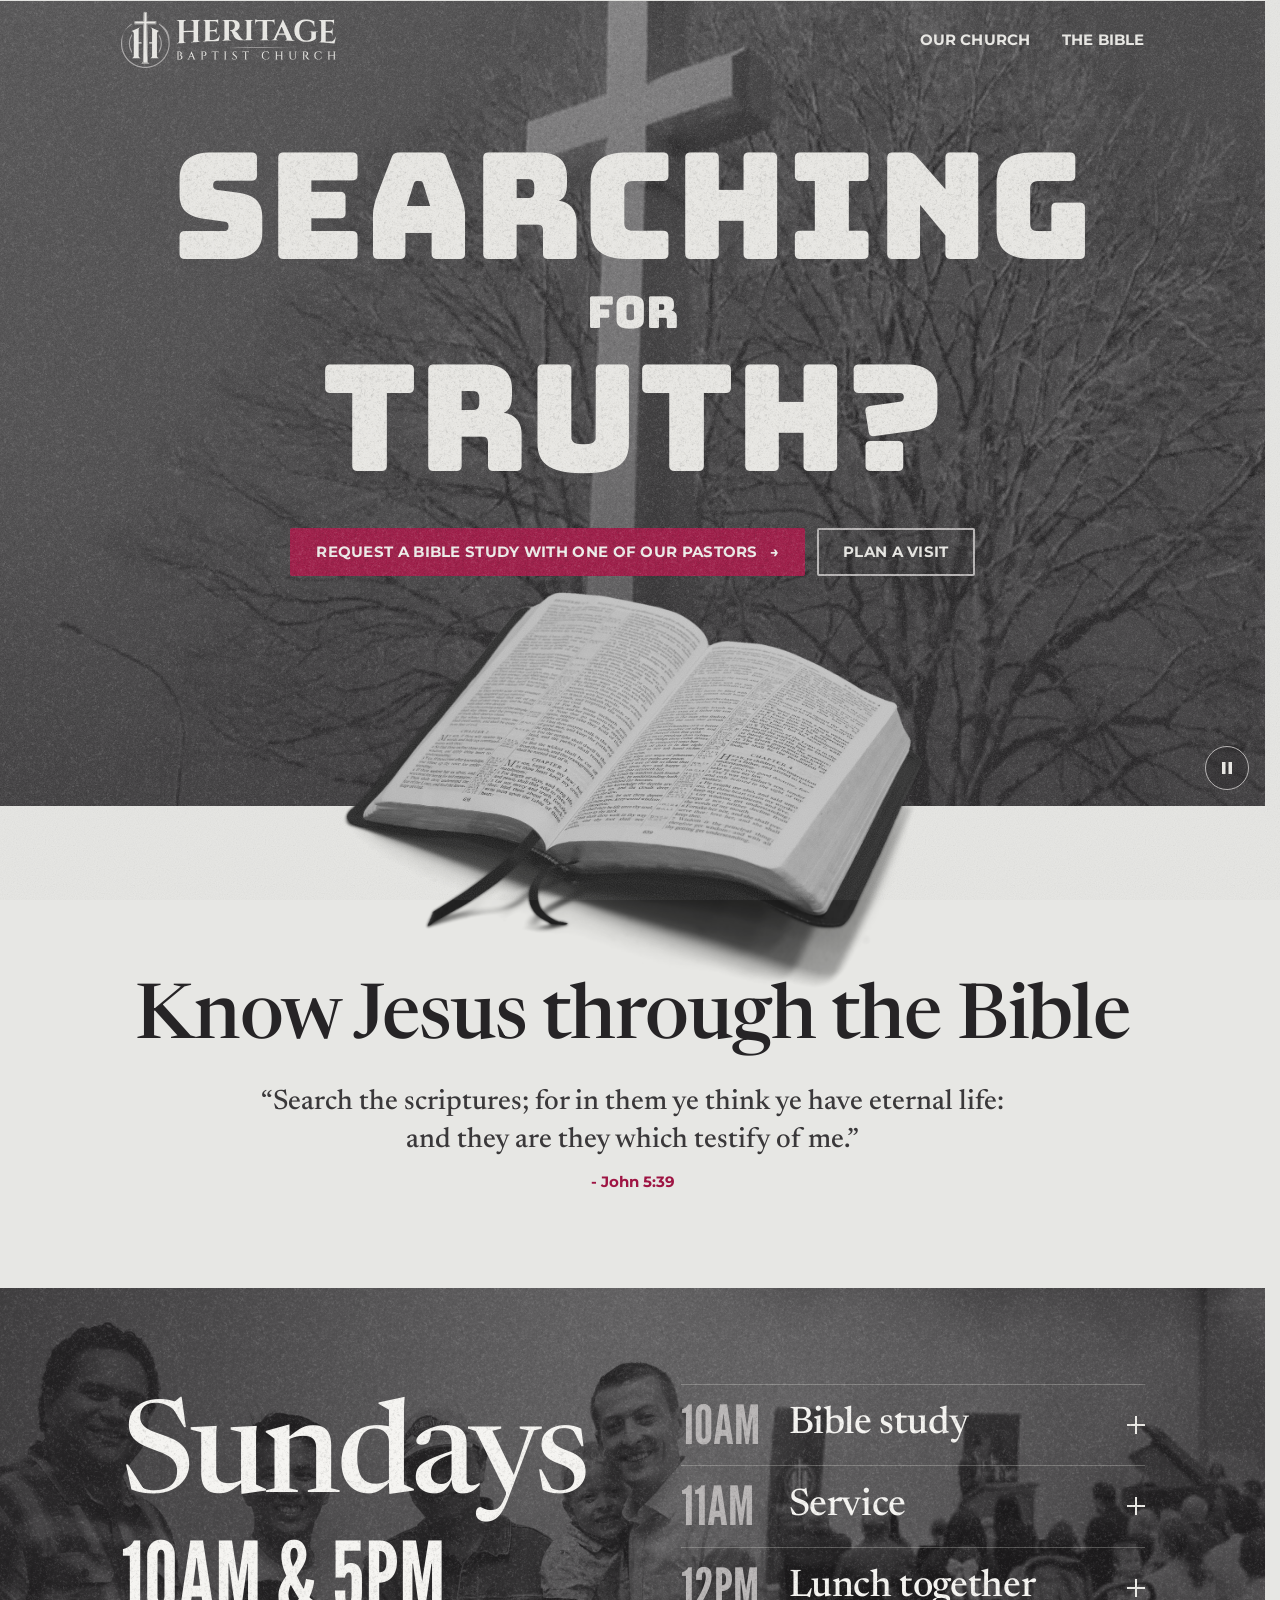
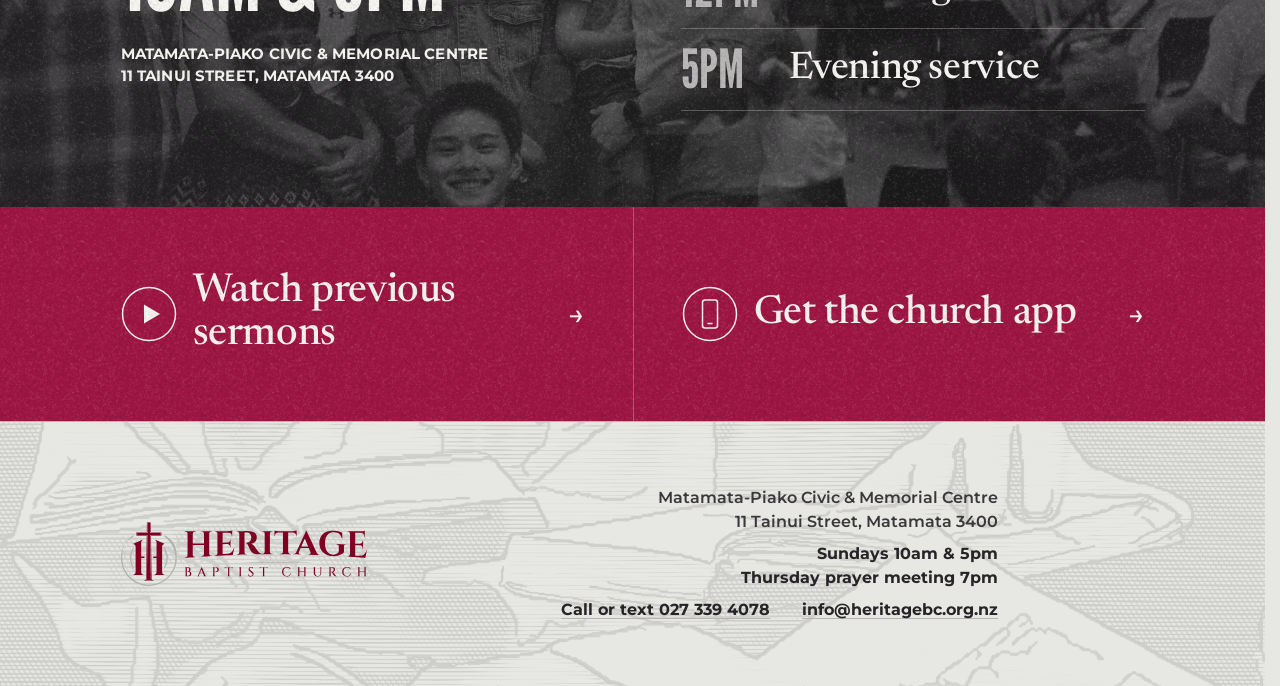
==== commit 57687505: "Faster loading, and a visit walkthrough on Our Church Smaller hero video that starts after the page " ====
--- a/index.html
+++ b/index.html
@@ -6,9 +6,8 @@
 <title>Heritage Baptist Church, Matamata</title>
 <meta name="description" content="Know Jesus through the Bible. Heritage Baptist Church meets on Sundays at 10AM and 5PM at the Matamata-Piako Civic and Memorial Centre.">
 <link rel="icon" type="image/svg+xml" href="assets/logos/heritage-mark.svg">
-<link rel="preconnect" href="https://fonts.googleapis.com">
-<link rel="preconnect" href="https://fonts.gstatic.com" crossorigin>
-<link href="https://fonts.googleapis.com/css2?family=Newsreader:opsz,wght@6..72,400..700&display=swap" rel="stylesheet">
+<link rel="preload" href="fonts/Montserrat-Variable.woff2" as="font" type="font/woff2" crossorigin>
+<link rel="preload" href="fonts/Bungee-Regular.woff2" as="font" type="font/woff2" crossorigin>
 <link rel="stylesheet" href="css/tokens.css">
 <link rel="stylesheet" href="css/bundle.css">
 <link rel="stylesheet" href="css/site.css">
@@ -62,17 +61,17 @@
 
   <section class="hero" data-theme="ink" aria-labelledby="hero-title">
     <div class="hero-media" aria-hidden="true">
-      <video autoplay muted loop playsinline preload="metadata" poster="assets/video/hero-poster.jpg">
+      <video muted loop playsinline preload="none" poster="assets/video/hero-poster.jpg">
         <source src="assets/video/hero.mp4" type="video/mp4">
       </video>
     </div>
     <div class="hero-inner">
       <h1 class="hb-headline" id="hero-title">
         <span class="hb-lg line"><span class="line-in">Searching</span></span>
-        <span class="hb-sm line"><span class="line-in" style="--d:.12s">for</span></span>
-        <span class="hb-lg line"><span class="line-in" style="--d:.2s">Truth?</span></span>
+        <span class="hb-sm line"><span class="line-in" style="--d:.05s">for</span></span>
+        <span class="hb-lg line"><span class="line-in" style="--d:.1s">Truth?</span></span>
       </h1>
-      <div class="actions reveal" style="--d:.7s">
+      <div class="actions reveal" style="--d:.2s">
         <a class="hb-button" href="bible.html#study" data-open-study>Request a Bible study with one of our pastors <span class="arr" aria-hidden="true">&rarr;</span></a>
         <a class="hb-button hb-quiet" href="seat.html" data-open-visit>Plan a visit</a>
       </div>
--- a/css/tokens.css
+++ b/css/tokens.css
@@ -1,9 +1,8 @@
 /* Heritage Baptist Church: tokens, written from the design system's tokens.json */
 @font-face { font-family: "Bungee"; src: url("../fonts/Bungee-Regular.woff2") format("woff2"); font-weight: 400; font-display: swap; }
+@font-face { font-family: "Newsreader"; src: url("../fonts/Newsreader-Variable.woff2") format("woff2"); font-weight: 400 700; font-style: normal; font-display: swap; }
 @font-face { font-family: "League Gothic"; src: url("../fonts/LeagueGothic-Variable.woff2") format("woff2"); font-weight: 400; font-display: swap; }
-@font-face { font-family: "Sacramento"; src: url("../fonts/Sacramento-Regular.woff2") format("woff2"); font-weight: 400; font-display: swap; }
 @font-face { font-family: "Montserrat"; src: url("../fonts/Montserrat-Variable.woff2") format("woff2"); font-weight: 100 900; font-style: normal; font-display: swap; }
-@font-face { font-family: "Montserrat"; src: url("../fonts/Montserrat-Italic-Variable.woff2") format("woff2"); font-weight: 100 900; font-style: italic; font-display: swap; }
 
 :root, [data-theme="paper"] {
   --surface: #e7e7e4;
--- a/css/bundle.css
+++ b/css/bundle.css
@@ -3,7 +3,7 @@
 :root {
   --tex-paper: url("../assets/textures/paper-tile.jpg");   /* assets/Textures/paper-tile.jpg */
   --tex-ink: url("../assets/textures/ink-tile.jpg");     /* assets/Textures/ink-tile.jpg */
-  --tex-static: url("../assets/textures/static-tile.png");  /* assets/Textures/static-tile.png */
+  --tex-static: url("../assets/textures/static-tile.webp");  /* assets/Textures/static-tile.png */
   --tex-leather: url("../assets/textures/worn-leather.jpg"); /* assets/Textures/worn-leather.jpg */
 }
 
--- a/css/site.css
+++ b/css/site.css
@@ -9,6 +9,7 @@
 body { background-image: none; min-height: 100svh; overflow-x: clip; text-rendering: optimizeLegibility; -webkit-font-smoothing: antialiased; }
 img, video { max-width: 100%; }
 h1, h2, h3, p { margin: 0; }
+address, cite { font-style: normal; }
 .sr-only { position: absolute; width: 1px; height: 1px; overflow: hidden; clip: rect(0 0 0 0); white-space: nowrap; }
 .skip { position: absolute; left: var(--space-4); top: -100px; z-index: 60; background: var(--surface-raised); padding: var(--space-2) var(--space-4); font-weight: 700; }
 .skip:focus { top: var(--space-4); }
@@ -99,7 +100,8 @@
 /* Hero */
 .hero { position: relative; isolation: isolate; display: grid; place-items: center; min-height: min(86svh, 820px); padding: var(--space-12) var(--space-4) clamp(120px, 30vw, 210px); text-align: center; background: var(--surface); color: var(--text); }
 .hero-media { position: absolute; inset: 0; z-index: -1; overflow: hidden; }
-.hero-media video { position: absolute; inset: 0; width: 100%; height: 100%; object-fit: cover; filter: grayscale(1) contrast(1.05); }
+.hero-media { background: #262426 url("../assets/video/hero-poster.jpg") center / cover no-repeat; }
+.hero-media video { position: absolute; inset: 0; width: 100%; height: 100%; object-fit: cover; }
 .hero-media::after { content: ""; position: absolute; inset: 0; background: linear-gradient(rgba(38, 36, 38, .5), rgba(38, 36, 38, .62) 55%, rgba(38, 36, 38, .82)); }
 .hero-inner { display: grid; grid-template-columns: minmax(0, 1fr); justify-items: center; gap: var(--space-8); width: 100%; max-width: 900px; }
 .hero .hb-headline .hb-lg { font-size: clamp(40px, 13.2vw, 148px); }
@@ -246,7 +248,7 @@
 .sundays .sched-row b { color: var(--text-muted); }
 
 /* Grain: fine film grain over the whole page, heavier static on the dark photo sections only */
-.hb-static { background: url("data:image/svg+xml,%3Csvg xmlns='http://www.w3.org/2000/svg' width='220' height='220'%3E%3Cfilter id='n'%3E%3CfeTurbulence type='fractalNoise' baseFrequency='.9' numOctaves='2' stitchTiles='stitch'/%3E%3CfeColorMatrix type='saturate' values='0'/%3E%3C/filter%3E%3Crect width='100%25' height='100%25' filter='url(%23n)'/%3E%3C/svg%3E") repeat; background-size: 220px; opacity: .2; mix-blend-mode: multiply; }
+.hb-static { background: url("data:image/svg+xml,%3Csvg xmlns='http://www.w3.org/2000/svg' width='220' height='220'%3E%3Cfilter id='n'%3E%3CfeTurbulence type='fractalNoise' baseFrequency='.9' numOctaves='2' stitchTiles='stitch'/%3E%3CfeColorMatrix type='saturate' values='0'/%3E%3C/filter%3E%3Crect width='100%25' height='100%25' filter='url(%23n)'/%3E%3C/svg%3E") repeat; background-size: 220px; opacity: .16; }
 .hero::after, .sundays::after, .more::after { content: ""; position: absolute; inset: 0; z-index: 1; background: var(--tex-static) repeat; background-size: 200px; opacity: var(--static-opacity); pointer-events: none; }
 
 /* Pop-ups: compact enough to fit the screen without scrolling */
@@ -328,6 +330,7 @@
 .visit-row { display: grid; gap: var(--space-6); align-items: end; }
 .visit-row .times { margin: 0; color: var(--maroon); }
 .visit-row address { font-style: normal; }
+.visit-thursday { margin-top: var(--space-2); font-family: var(--font-condensed); font-size: clamp(28px, 7vw, 44px); line-height: 1; text-transform: uppercase; color: var(--text-strong); }
 .foot-cols { display: grid; grid-template-columns: repeat(2, minmax(0, 1fr)); gap: var(--space-8) var(--space-6); }
 .foot-col h2 { font-family: var(--font-serif); font-weight: 500; font-size: 24px; line-height: 1.2; color: var(--text-strong); margin-bottom: var(--space-3); }
 .foot-col ul { list-style: none; margin: 0; padding: 0; display: grid; gap: var(--space-2); }
@@ -342,10 +345,10 @@
   .js .wipe > img { clip-path: inset(0 0 100% 0); scale: 1.12; transition: clip-path .8s cubic-bezier(.65, 0, .2, 1) var(--d, 0s), scale 1.3s cubic-bezier(.2, .7, .2, 1) var(--d, 0s); }
   .js .wipe.is-in > img { clip-path: inset(0); scale: 1; }
   .line { overflow: hidden; padding-block: .05em; }
-  .js .line-in { transform: translateY(110%); transition: transform 1.1s cubic-bezier(.2, .8, .2, 1); transition-delay: var(--d, 0s); }
+  .js .line-in { transform: translateY(110%); transition: transform .6s cubic-bezier(.2, .8, .2, 1); transition-delay: var(--d, 0s); }
   .js .is-ready .line-in { transform: none; }
-  .js .hero-bible { opacity: 0; transition: opacity 1s .5s; }
-  .js .hero-bible img { transform: translateY(60px); transition: transform 1.4s cubic-bezier(.2, .8, .2, 1) .5s; }
+  .js .hero-bible { opacity: 0; transition: opacity .5s .1s; }
+  .js .hero-bible img { transform: translateY(30px); transition: transform .8s cubic-bezier(.2, .8, .2, 1) .1s; }
   .js .is-ready .hero-bible { opacity: 1; }
   .js .is-ready .hero-bible img { transform: none; }
   .js .hb-script.reveal { transform: rotate(-6deg) translateY(40px); }
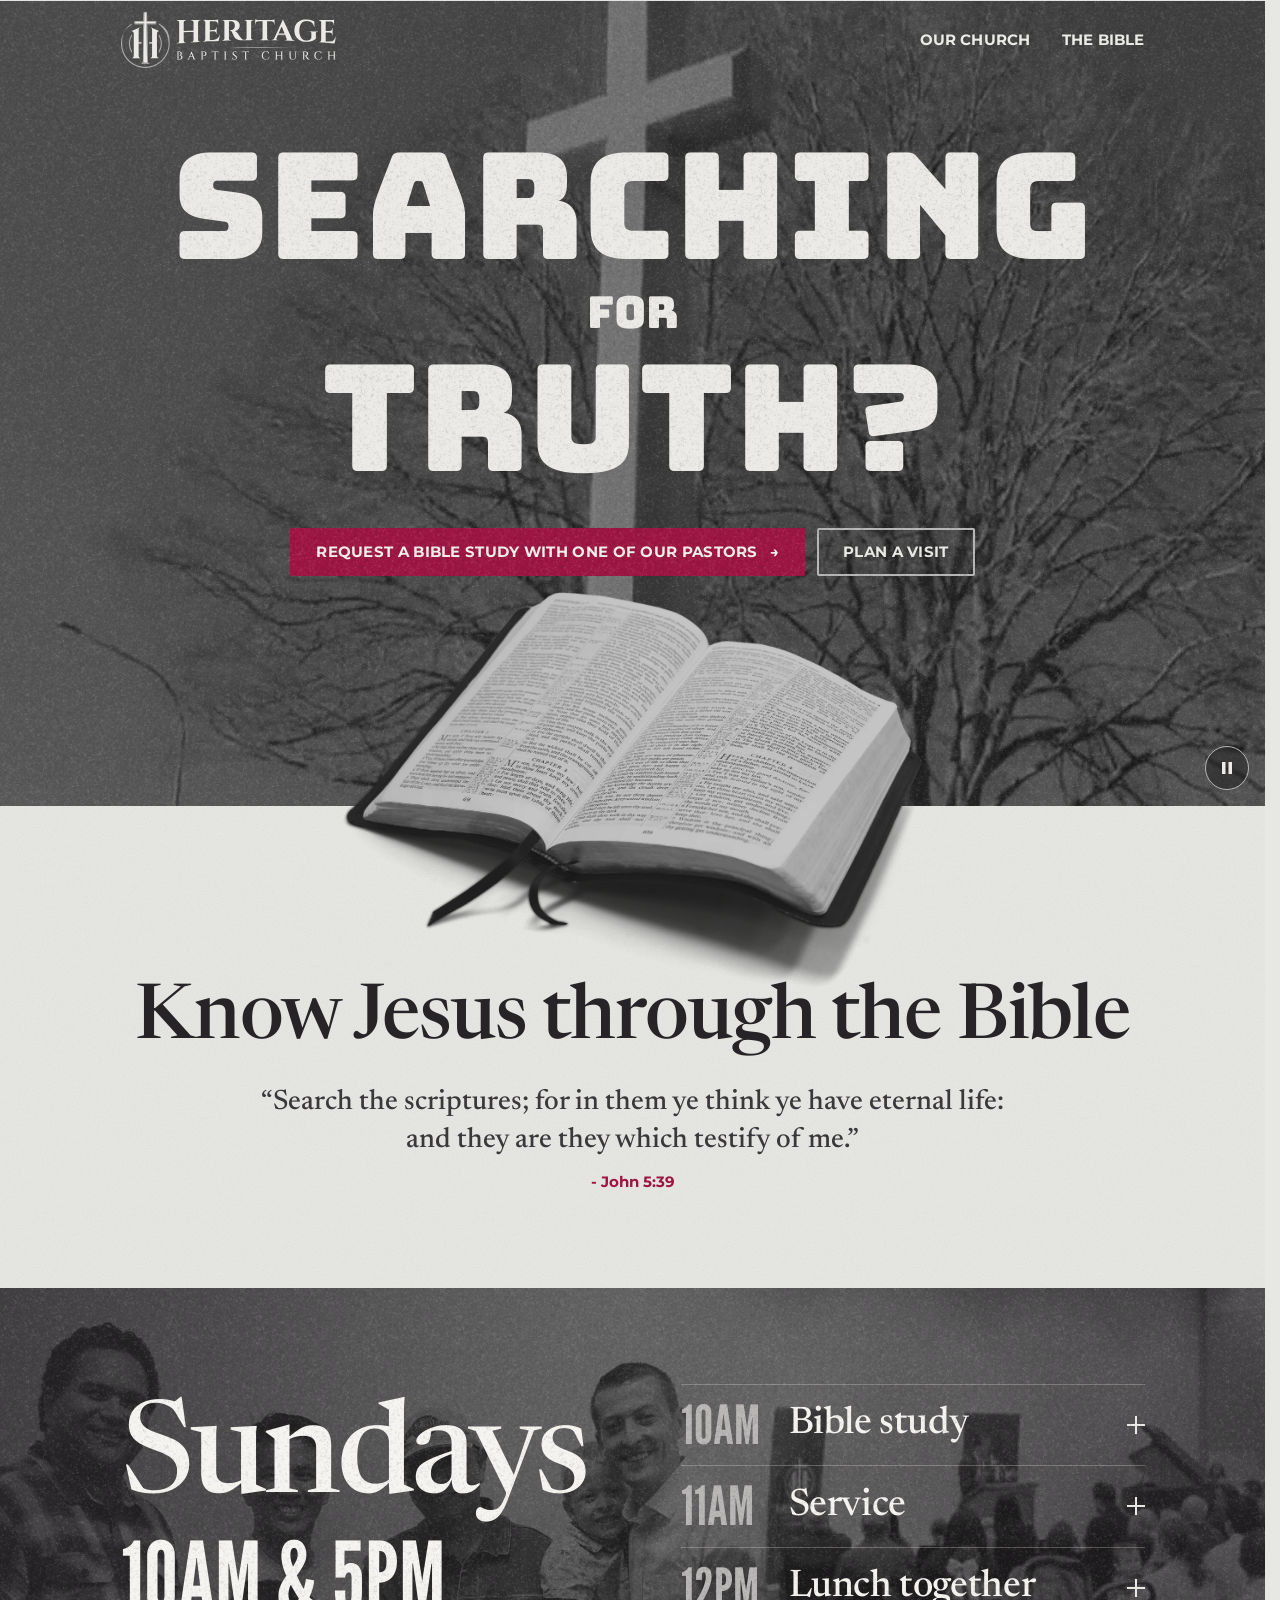
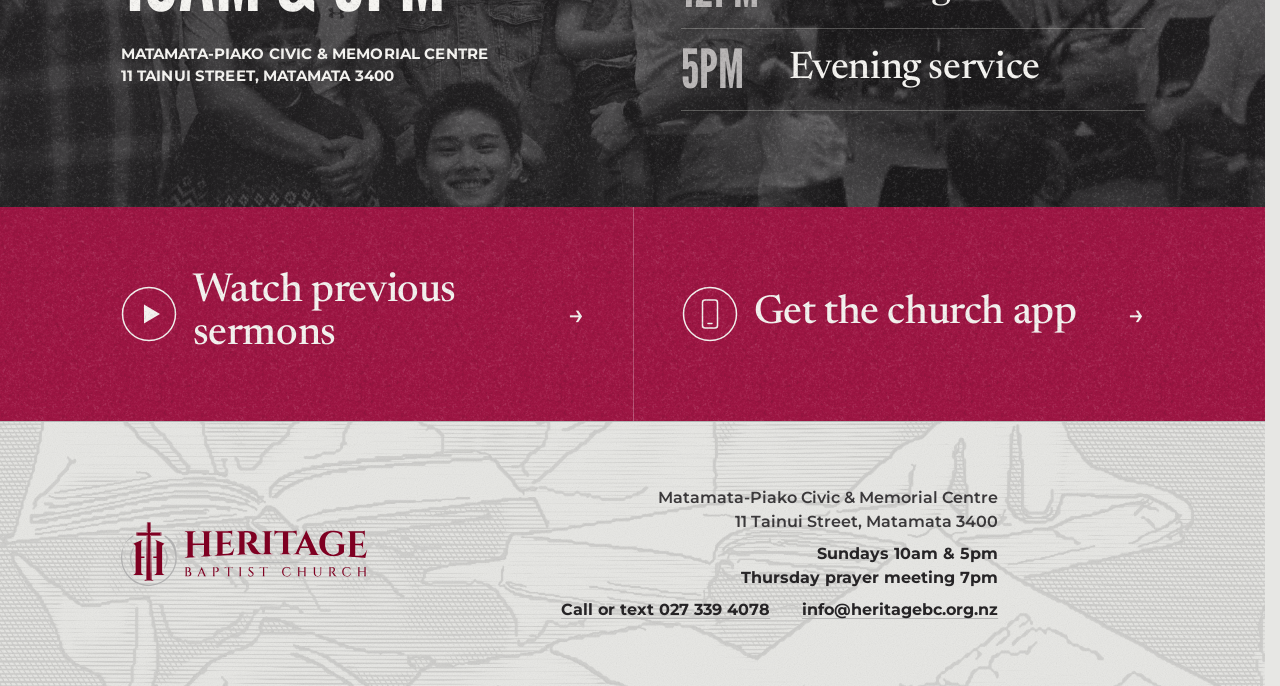
==== commit 5496ab58: "Smoother on high-resolution screens: no full-screen overlay layers The grain is in the page backgrou" ====
--- a/index.html
+++ b/index.html
@@ -176,8 +176,6 @@
   <div class="foot-art" role="img" aria-label="Pen and ink drawing of people reading from open Bibles together"></div>
 </footer>
 
-<div class="hb-static" aria-hidden="true"></div>
-
 <dialog class="study" id="dlg-study" aria-labelledby="study-title">
   <div class="study-inner">
     <div class="study-head">
--- a/css/site.css
+++ b/css/site.css
@@ -6,7 +6,8 @@
 
 *, *::before, *::after { box-sizing: border-box; }
 html { scroll-behavior: smooth; -webkit-text-size-adjust: 100%; overflow-x: clip; scrollbar-gutter: stable; }
-body { background-image: none; min-height: 100svh; overflow-x: clip; text-rendering: optimizeLegibility; -webkit-font-smoothing: antialiased; }
+/* Fine grain sits in the page background itself. A see-through layer over the whole screen made scrolling and the video laggy on high-resolution displays. */
+body { background-image: url("data:image/svg+xml,%3Csvg xmlns='http://www.w3.org/2000/svg' width='220' height='220'%3E%3Cfilter id='n'%3E%3CfeTurbulence type='fractalNoise' baseFrequency='.9' numOctaves='2' stitchTiles='stitch'/%3E%3CfeColorMatrix type='saturate' values='0'/%3E%3C/filter%3E%3Crect width='100%25' height='100%25' filter='url(%23n)' opacity='.16'/%3E%3C/svg%3E"); background-size: 220px; min-height: 100svh; overflow-x: clip; text-rendering: optimizeLegibility; -webkit-font-smoothing: antialiased; }
 img, video { max-width: 100%; }
 h1, h2, h3, p { margin: 0; }
 address, cite { font-style: normal; }
@@ -102,7 +103,6 @@
 .hero-media { position: absolute; inset: 0; z-index: -1; overflow: hidden; }
 .hero-media { background: #262426 url("../assets/video/hero-poster.jpg") center / cover no-repeat; }
 .hero-media video { position: absolute; inset: 0; width: 100%; height: 100%; object-fit: cover; }
-.hero-media::after { content: ""; position: absolute; inset: 0; background: linear-gradient(rgba(38, 36, 38, .5), rgba(38, 36, 38, .62) 55%, rgba(38, 36, 38, .82)); }
 .hero-inner { display: grid; grid-template-columns: minmax(0, 1fr); justify-items: center; gap: var(--space-8); width: 100%; max-width: 900px; }
 .hero .hb-headline .hb-lg { font-size: clamp(40px, 13.2vw, 148px); }
 .hero .hb-headline .hb-sm { font-size: clamp(22px, 5vw, 44px); }
@@ -247,8 +247,8 @@
 .sundays .times { color: var(--text-strong); }
 .sundays .sched-row b { color: var(--text-muted); }
 
-/* Grain: fine film grain over the whole page, heavier static on the dark photo sections only */
-.hb-static { background: url("data:image/svg+xml,%3Csvg xmlns='http://www.w3.org/2000/svg' width='220' height='220'%3E%3Cfilter id='n'%3E%3CfeTurbulence type='fractalNoise' baseFrequency='.9' numOctaves='2' stitchTiles='stitch'/%3E%3CfeColorMatrix type='saturate' values='0'/%3E%3C/filter%3E%3Crect width='100%25' height='100%25' filter='url(%23n)'/%3E%3C/svg%3E") repeat; background-size: 220px; opacity: .16; }
+/* Grain: heavier static on the dark photo sections only (the light grain is in the body background) */
+.hb-static { display: none; }
 .hero::after, .sundays::after, .more::after { content: ""; position: absolute; inset: 0; z-index: 1; background: var(--tex-static) repeat; background-size: 200px; opacity: var(--static-opacity); pointer-events: none; }
 
 /* Pop-ups: compact enough to fit the screen without scrolling */
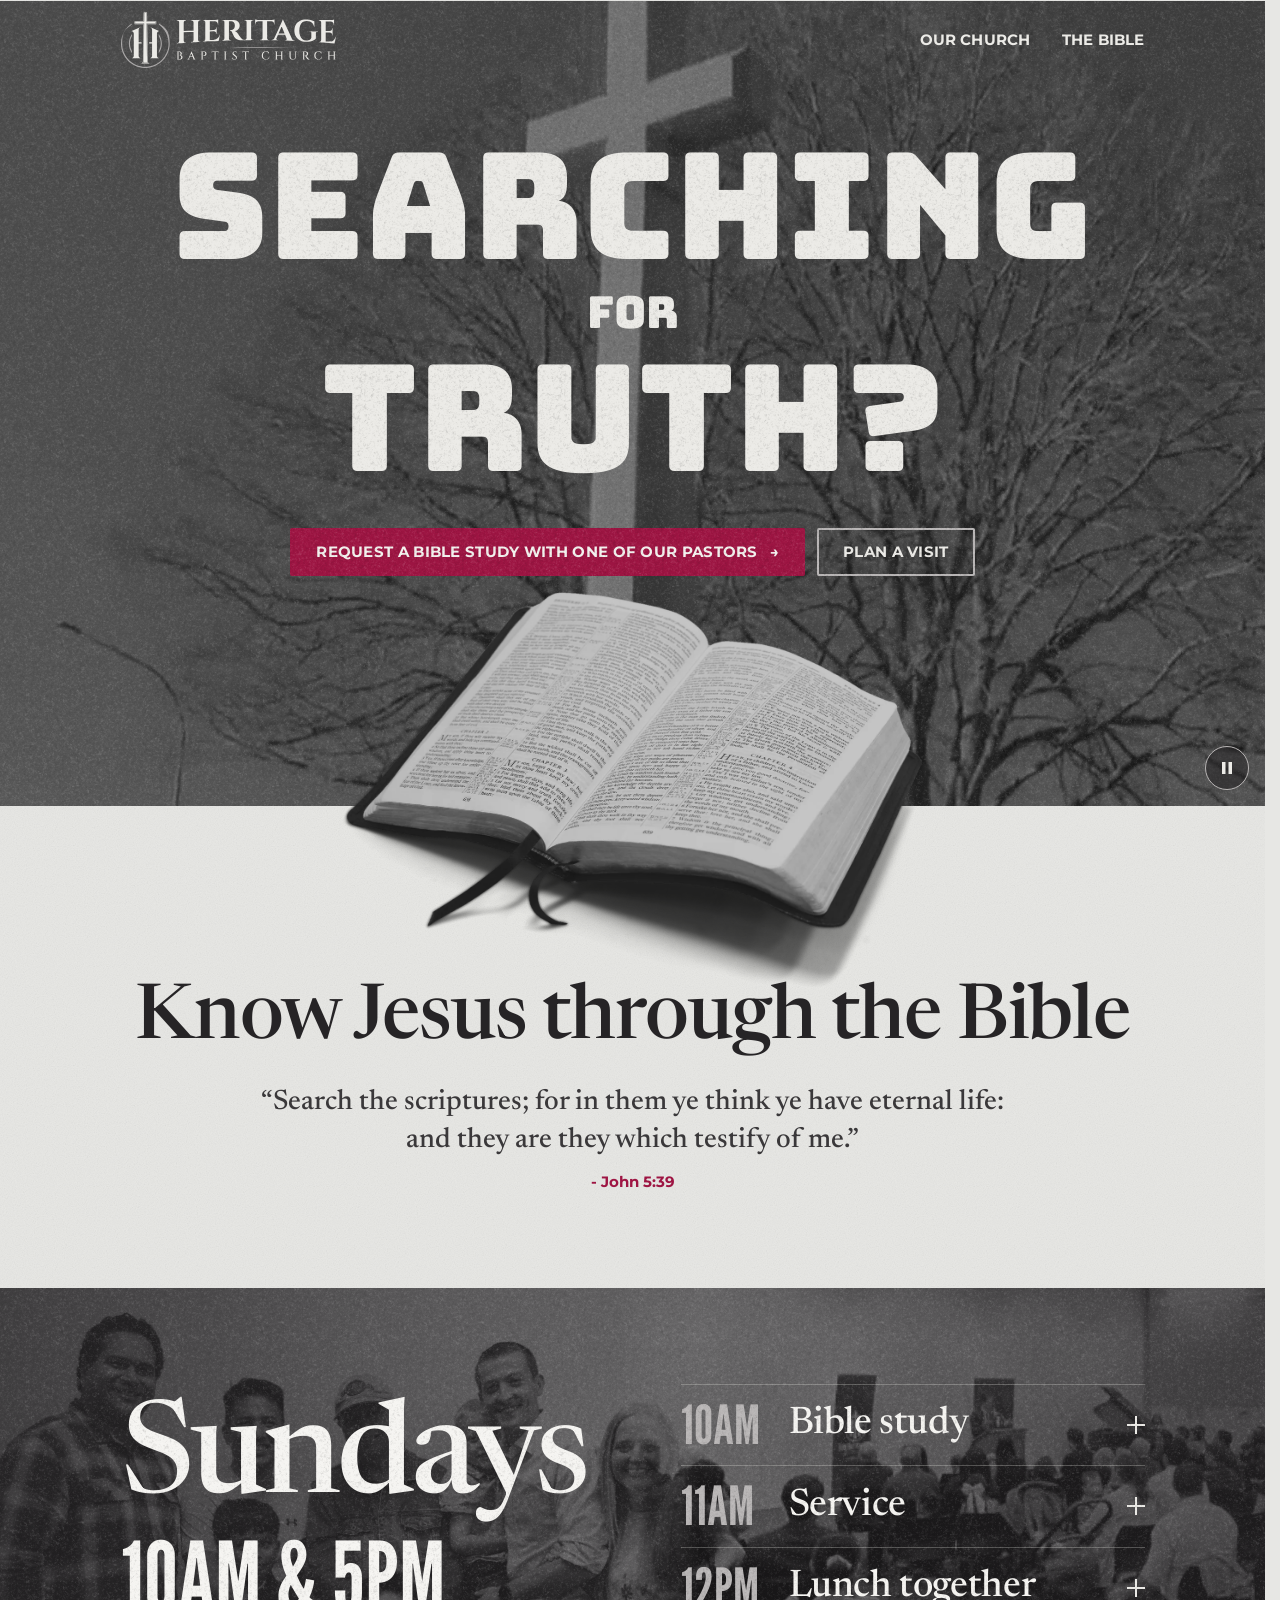
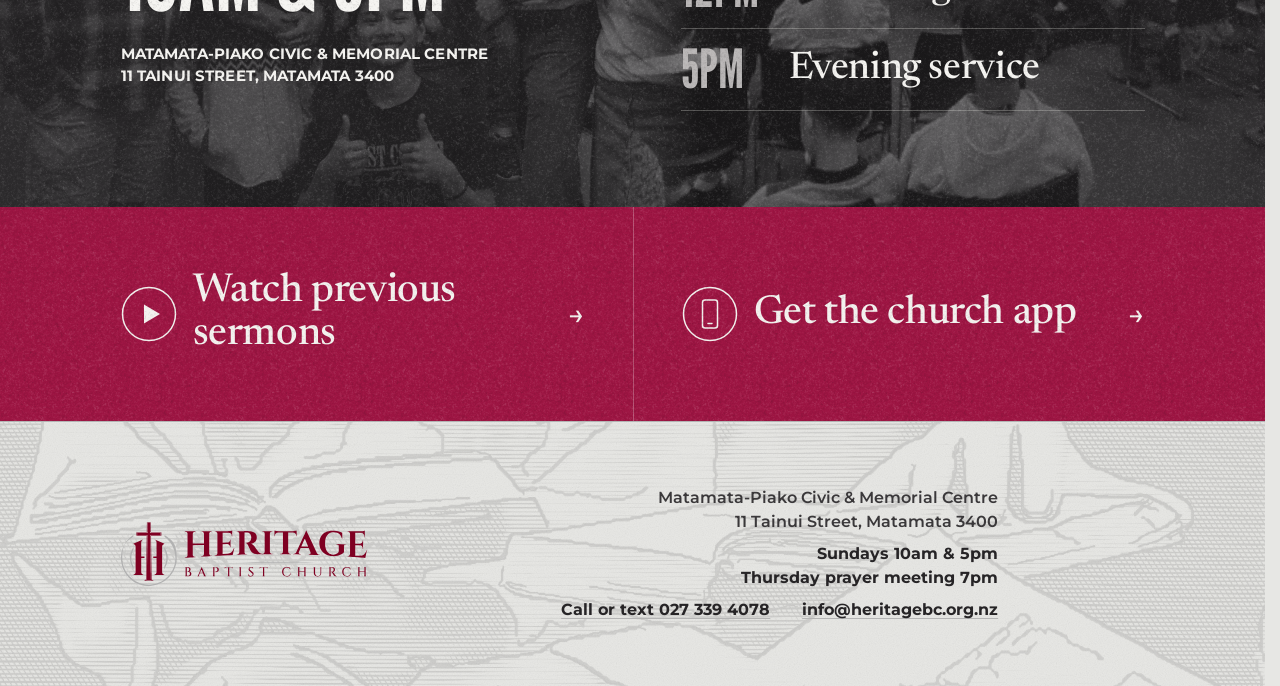
==== commit 175772f2: "Seamless hero video, new mobile menu, Free Bible section, local SEO - Hero video: cut the black fram" ====
--- a/index.html
+++ b/index.html
@@ -3,8 +3,46 @@
 <head>
 <meta charset="utf-8">
 <meta name="viewport" content="width=device-width, initial-scale=1">
-<title>Heritage Baptist Church, Matamata</title>
-<meta name="description" content="Know Jesus through the Bible. Heritage Baptist Church meets on Sundays at 10AM and 5PM at the Matamata-Piako Civic and Memorial Centre.">
+<title>Heritage Baptist Church | Church in Matamata</title>
+<meta name="description" content="Baptist church in Matamata, Waikato. Know Jesus through the Bible. Sundays 10am and 5pm at the Matamata-Piako Civic and Memorial Centre, 11 Tainui Street.">
+<link rel="canonical" href="https://www.heritagebc.org.nz/">
+<meta property="og:type" content="website">
+<meta property="og:site_name" content="Heritage Baptist Church Matamata">
+<meta property="og:locale" content="en_NZ">
+<meta property="og:title" content="Heritage Baptist Church | Church in Matamata">
+<meta property="og:description" content="Baptist church in Matamata, Waikato. Know Jesus through the Bible. Sundays 10am and 5pm at the Matamata-Piako Civic and Memorial Centre, 11 Tainui Street.">
+<meta property="og:url" content="https://www.heritagebc.org.nz/">
+<meta property="og:image" content="https://www.heritagebc.org.nz/assets/imagery/group.jpg">
+<script type="application/ld+json">
+{
+  "@context": "https://schema.org",
+  "@type": "Church",
+  "name": "Heritage Baptist Church",
+  "alternateName": "Heritage Baptist Church Matamata",
+  "description": "Baptist church in Matamata, Waikato, New Zealand.",
+  "url": "https://www.heritagebc.org.nz/",
+  "logo": "https://www.heritagebc.org.nz/assets/logos/heritage-stacked.svg",
+  "image": "https://www.heritagebc.org.nz/assets/imagery/group.jpg",
+  "telephone": "+64273394078",
+  "email": "info@heritagebc.org.nz",
+  "address": {
+    "@type": "PostalAddress",
+    "name": "Matamata-Piako Civic and Memorial Centre",
+    "streetAddress": "11 Tainui Street",
+    "addressLocality": "Matamata",
+    "addressRegion": "Waikato",
+    "postalCode": "3400",
+    "addressCountry": "NZ"
+  },
+  "areaServed": "Matamata",
+  "openingHoursSpecification": [
+    { "@type": "OpeningHoursSpecification", "dayOfWeek": "Sunday", "opens": "10:00", "closes": "13:00" },
+    { "@type": "OpeningHoursSpecification", "dayOfWeek": "Sunday", "opens": "17:00", "closes": "18:30" },
+    { "@type": "OpeningHoursSpecification", "dayOfWeek": "Thursday", "opens": "19:00", "closes": "20:00" }
+  ],
+  "sameAs": ["https://www.youtube.com/@HBCMatamata"]
+}
+</script>
 <link rel="icon" type="image/svg+xml" href="assets/logos/heritage-mark.svg">
 <link rel="preload" href="fonts/Montserrat-Variable.woff2" as="font" type="font/woff2" crossorigin>
 <link rel="preload" href="fonts/Bungee-Regular.woff2" as="font" type="font/woff2" crossorigin>
@@ -24,7 +62,7 @@
     <button class="nav-toggle" type="button" aria-expanded="false" aria-controls="site-nav"><span class="bars" aria-hidden="true"></span>Menu</button>
     <nav class="site-nav" id="site-nav" aria-label="Main">
       <div class="nav-group">
-        <a class="nav-top" href="church.html">Our Church</a>
+        <a class="nav-top" href="church.html">Our Church <span class="arr" aria-hidden="true">&rarr;</span></a>
         <div class="nav-panel">
           <div class="wrap nav-panel-grid">
             <ul class="nav-sub">
@@ -37,12 +75,13 @@
         </div>
       </div>
       <div class="nav-group">
-        <a class="nav-top" href="bible.html">The Bible</a>
+        <a class="nav-top" href="bible.html">The Bible <span class="arr" aria-hidden="true">&rarr;</span></a>
         <div class="nav-panel">
           <div class="wrap nav-panel-grid">
             <ul class="nav-sub">
               <li><a href="bible.html#truth">God’s truth about us <span class="arr" aria-hidden="true">&rarr;</span></a></li>
               <li><a href="bible.html#study" data-open-study>Request a Bible study <span class="arr" aria-hidden="true">&rarr;</span></a></li>
+              <li><a href="bible.html#free-bible" data-open-testament>Free Bible <span class="arr" aria-hidden="true">&rarr;</span></a></li>
               <li><a href="bible.html#believe">What we believe <span class="arr" aria-hidden="true">&rarr;</span></a></li>
             </ul>
           </div>
@@ -50,6 +89,7 @@
       </div>
       <div class="nav-foot">
         <p class="times">Sundays <span data-c="sundays.times">10am &amp; 5pm</span></p>
+        <address><a href="https://www.google.com/maps/search/?api=1&amp;query=Matamata-Piako%20Civic%20%26%20Memorial%20Centre%2C%2011%20Tainui%20Street%2C%20Matamata%203400" data-map data-c-lines="contact.address">Matamata-Piako Civic &amp; Memorial Centre<br>11 Tainui Street, Matamata 3400</a></address>
         <a href="tel:+64273394078" data-c-phone="contact.phone" data-prefix="Call or text ">Call or text 027 339 4078</a>
         <a href="mailto:info@heritagebc.org.nz" data-c-email="contact.email">info@heritagebc.org.nz</a>
       </div>
@@ -167,6 +207,7 @@
           <ul>
             <li><a href="bible.html#truth">God’s truth about us</a></li>
             <li><a href="bible.html#study" data-open-study>Request a Bible study</a></li>
+            <li><a href="bible.html#free-bible" data-open-testament>Free Bible</a></li>
             <li><a href="bible.html#believe">What we believe</a></li>
           </ul>
         </div>
@@ -193,12 +234,30 @@
   </div>
 </dialog>
 
+<dialog class="study" id="dlg-testament" aria-labelledby="testament-title">
+  <div class="study-inner">
+    <div class="study-head">
+      <h2 class="hs-title hs-title-sm" id="testament-title">Request a free Bible</h2>
+      <button class="study-close" type="button" aria-label="Close" data-close-dialog>&times;</button>
+    </div>
+    <form class="form" data-form="testament">
+      <input class="hp" name="website" tabindex="-1" autocomplete="off" aria-hidden="true">
+      <div class="field"><label for="t-name">Name</label><input id="t-name" name="name" autocomplete="name" required></div>
+      <div class="field"><label for="t-mobile">Mobile</label><input id="t-mobile" name="mobile" type="tel" autocomplete="tel" inputmode="tel" required></div>
+      <div class="field"><label for="t-address">Postal address</label><textarea id="t-address" name="details" autocomplete="street-address" required></textarea></div>
+      <div><button class="hb-button" type="submit">Send request <span class="arr" aria-hidden="true">&rarr;</span></button></div>
+      <p class="small form-note" role="status"></p>
+    </form>
+  </div>
+</dialog>
+
 <dialog class="study" id="dlg-visit" aria-labelledby="visit-title">
   <div class="study-inner">
     <div class="study-head">
       <h2 class="hs-title hs-title-sm" id="visit-title">Plan a visit</h2>
       <button class="study-close" type="button" aria-label="Close" data-close-dialog>&times;</button>
     </div>
+    <address class="visit-where"><a href="https://www.google.com/maps/search/?api=1&amp;query=Matamata-Piako%20Civic%20%26%20Memorial%20Centre%2C%2011%20Tainui%20Street%2C%20Matamata%203400" data-map data-c-lines="contact.address">Matamata-Piako Civic &amp; Memorial Centre<br>11 Tainui Street, Matamata 3400</a></address>
     <form class="form" data-form="visit">
       <input class="hp" name="website" tabindex="-1" autocomplete="off" aria-hidden="true">
       <fieldset class="choice">
--- a/css/site.css
+++ b/css/site.css
@@ -74,15 +74,19 @@
   .nav-open .site-nav > :nth-child(1) { transition-delay: .08s; }
   .nav-open .site-nav > :nth-child(2) { transition-delay: .13s; }
   .nav-open .site-nav > :nth-child(3) { transition-delay: .18s; }
-  .nav-group { padding-block: var(--space-6) var(--space-4); border-bottom: 1px solid var(--rule); }
-  .site-nav .nav-top { display: block; font-family: var(--font-serif); font-weight: 500; font-size: clamp(40px, 12vw, 56px); line-height: 1.05; letter-spacing: -0.02em; color: var(--text-strong); text-decoration: none; }
+  /* Each heading is one big link to its page. The line under it only says what is on that page. */
+  .nav-group { position: relative; padding-block: var(--space-6); border-bottom: 1px solid var(--rule); }
+  .site-nav .nav-top::after { content: ""; position: absolute; inset: 0; }
+  .site-nav .nav-top { display: flex; align-items: center; justify-content: space-between; gap: var(--space-4); font-family: var(--font-serif); font-weight: 500; font-size: clamp(40px, 12vw, 56px); line-height: 1.05; letter-spacing: -0.02em; color: var(--text-strong); text-decoration: none; }
   .nav-panel .wrap { max-width: none; padding: 0; }
-  .nav-sub { margin-top: var(--space-3); }
-  .nav-sub a { width: 100%; padding: 10px 0; font: 600 18px/26px var(--font-sans); color: var(--text); }
-  .nav-sub .arr { margin-left: auto; }
-  .nav-sub .arr { color: var(--text-muted); }
-  .nav-sub a:active .arr { translate: 6px 0; }
+  .nav-top .arr { font: 400 28px/1 var(--font-sans); color: var(--text-muted); transition: translate .4s cubic-bezier(.2, .7, .2, 1); }
+  .nav-top:active .arr { translate: 6px 0; }
+  .nav-sub { margin-top: var(--space-2); display: flex; flex-wrap: wrap; }
+  .nav-sub .arr { display: none; }
+  .nav-sub a { display: inline; pointer-events: none; font: 600 15px/24px var(--font-sans); color: var(--text-muted); }
+  .nav-sub li:not(:last-child)::after { content: "\b7"; margin-inline: 8px; color: var(--text-muted); }
   .nav-foot { margin-top: auto; padding-top: var(--space-8); display: grid; gap: var(--space-2); justify-items: start; }
+  .nav-foot address { font: 600 16px/24px var(--font-sans); }
   .nav-foot .times { margin: 0 0 var(--space-2); font-size: clamp(40px, 12vw, 56px); color: var(--text-strong); white-space: normal; }
   .nav-foot a { font: 600 16px/24px var(--font-sans); color: var(--text); text-decoration-color: var(--rule); text-underline-offset: 4px; }
 }
@@ -123,11 +127,12 @@
 /* Church family photo */
 
 /* Sundays: schedule over the church photos */
-.sundays { position: relative; isolation: isolate; overflow: hidden; padding-block: min(30vw, 200px) var(--space-16); background: var(--surface); color: var(--text); --rule: rgba(236, 235, 231, .28); }
+.sundays { position: relative; isolation: isolate; overflow: hidden; padding-block: min(46vw, 320px) var(--space-16); background: var(--surface); color: var(--text); --rule: rgba(236, 235, 231, .28); }
 .sundays-bg { position: absolute; inset: 0; z-index: -1; }
 .sundays-bg img { position: absolute; left: 0; width: 100%; object-fit: cover; filter: grayscale(1) contrast(1.05); }
-.sundays-bg .ph-a { top: 0; height: 520px; -webkit-mask-image: linear-gradient(180deg, #000 50%, transparent 100%); mask-image: linear-gradient(180deg, #000 50%, transparent 100%); }
-.sundays-bg .ph-b { top: 240px; height: 820px; }
+/* Phone: the whole family photo runs across the top, so nobody is cut off at the sides */
+.sundays-bg .ph-a { top: 0; height: auto; aspect-ratio: 3 / 2; -webkit-mask-image: linear-gradient(180deg, #000 60%, transparent 100%); mask-image: linear-gradient(180deg, #000 60%, transparent 100%); }
+.sundays-bg .ph-b { top: 48vw; height: 820px; }
 .sundays-bg .ph-a { object-position: 50% 28%; }
 .sundays-bg::after { content: ""; position: absolute; inset: 0; background: linear-gradient(180deg, rgba(38, 36, 38, .4), rgba(38, 36, 38, .8) 30%, rgba(38, 36, 38, .8) 78%, rgba(38, 36, 38, .6)); }
 .sundays-grid { display: grid; grid-template-columns: minmax(0, 1fr); gap: var(--space-12); }
@@ -146,15 +151,15 @@
 .sched-row i { position: relative; width: 18px; height: 18px; justify-self: end; }
 .sched-row i::before, .sched-row i::after { content: ""; position: absolute; left: 0; right: 0; top: 8px; height: 2px; background: currentColor; transition: rotate .45s cubic-bezier(.2, .7, .2, 1), opacity .3s; }
 .sched-row i::after { rotate: 90deg; }
-.sched-more { display: grid; grid-template-rows: 0fr; transition: grid-template-rows .5s cubic-bezier(.2, .7, .2, 1); }
+.sched-more { display: grid; grid-template-rows: 0fr; transition: grid-template-rows .5s cubic-bezier(.2, .7, .2, 1), margin-top .5s cubic-bezier(.2, .7, .2, 1); }
 .sched-more > div { overflow: hidden; padding-left: calc(92px + var(--space-4)); }
-.sched-more p { font-weight: 600; font-size: 16px; line-height: 26px; color: var(--text-muted); }
+.sched-more p { font-family: var(--font-serif); font-weight: 500; font-size: 20px; line-height: 28px; color: var(--text); }
 .sched-more p:last-child { padding-bottom: var(--space-6); }
-.sched li.is-open .sched-more { grid-template-rows: 1fr; }
+.sched li.is-open .sched-more { grid-template-rows: 1fr; margin-top: -14px; }
 .sched li.is-open .sched-row i::after { rotate: 0deg; opacity: 0; }
 .sched li.is-open .sched-row span { translate: 6px 0; }
 @media (hover: hover) {
-  .sched li:hover .sched-more { grid-template-rows: 1fr; }
+  .sched li:hover .sched-more { grid-template-rows: 1fr; margin-top: -14px; }
   .sched li:hover .sched-row i::after { rotate: 0deg; opacity: 0; }
   .sched li:hover .sched-row span { translate: 6px 0; }
 }
@@ -197,14 +202,23 @@
 
 /* Subpages: jump links under the header, condensed section titles */
 .jump { position: sticky; top: 64px; z-index: 30; background: var(--surface); border-bottom: 1px solid var(--rule); }
-.jump-row { display: flex; gap: var(--space-2); padding-block: var(--space-3); }
-.jump a { flex: 1 1 0; min-width: 0; display: flex; align-items: center; justify-content: center; padding: 8px 8px; border: 1px solid var(--text-muted); border-radius: var(--radius-sm); font: 700 13px/16px var(--font-sans); letter-spacing: .01em; text-align: center; text-wrap: balance; color: var(--text); text-decoration: none; transition: background-color .25s, color .25s, border-color .25s; }
+/* The pills sit in one row that slides sideways. A fade and a small arrow show when more are hidden off either edge. */
+.jump-row { display: flex; gap: var(--space-2); padding-block: var(--space-3); overflow-x: auto; overscroll-behavior-x: contain; scrollbar-width: none; -webkit-mask-image: linear-gradient(90deg, transparent, #000 var(--fade-l, 0px), #000 calc(100% - var(--fade-r, 0px)), transparent); mask-image: linear-gradient(90deg, transparent, #000 var(--fade-l, 0px), #000 calc(100% - var(--fade-r, 0px)), transparent); }
+.jump-row::-webkit-scrollbar { display: none; }
+.jump.more-left .jump-row { --fade-l: 56px; }
+.jump.more-right .jump-row { --fade-r: 56px; }
+.jump::before, .jump::after { content: ""; position: absolute; top: 50%; width: 9px; height: 9px; margin-top: -5px; border-top: 2px solid var(--text-strong); border-right: 2px solid var(--text-strong); opacity: 0; transition: opacity .25s; pointer-events: none; }
+.jump::before { left: 10px; rotate: -135deg; }
+.jump::after { right: 10px; rotate: 45deg; }
+.jump.more-left::before, .jump.more-right::after { opacity: 1; }
+.jump a { flex: none; white-space: nowrap; display: flex; align-items: center; justify-content: center; padding: 8px 14px; border: 1px solid var(--text-muted); border-radius: var(--radius-sm); font: 700 13px/16px var(--font-sans); letter-spacing: .01em; text-align: center; text-wrap: balance; color: var(--text); text-decoration: none; transition: background-color .25s, color .25s, border-color .25s; }
 .jump a:hover { background: var(--text-strong); border-color: var(--text-strong); color: var(--surface); }
-.jump a.is-active { display: none; }
+.jump a.is-active { background: var(--text-strong); border-color: var(--text-strong); color: var(--surface); }
 .jump a:focus-visible { outline: 2px solid var(--focus); outline-offset: 3px; }
 .jump + .block { border-top: 0; }
 .sec-title { font-family: var(--font-condensed); font-weight: 400; font-size: clamp(52px, 13vw, 96px); line-height: .9; text-transform: uppercase; color: var(--maroon); }
-.block { scroll-margin-top: 126px; }
+/* Jumping to a section stops with clear space between the sticky bars and its title */
+.block { scroll-margin-top: 108px; }
 
 /* Forms */
 .form { display: grid; gap: var(--space-4); max-width: 560px; }
@@ -225,6 +239,8 @@
 .study-close:focus-visible { outline: 2px solid var(--focus); outline-offset: 3px; }
 
 /* Plan a visit pop-up */
+.visit-where { font-weight: 700; font-size: 15px; line-height: 22px; color: var(--text-strong); }
+.visit-where a { color: inherit; text-decoration-color: var(--rule); text-underline-offset: 4px; }
 .choice { border: 0; margin: 0; padding: 0; display: grid; grid-template-columns: repeat(2, minmax(0, 1fr)); gap: var(--space-2); }
 .choice legend { padding: 0; margin-bottom: var(--space-2); font-weight: 700; font-size: 15px; line-height: 20px; }
 .choice label { display: block; cursor: pointer; }
@@ -293,6 +309,7 @@
 .seat-times { margin: var(--space-6) 0 var(--space-3); color: var(--maroon); white-space: normal; }
 .seat-card { background: var(--surface-raised); border: 1px solid var(--rule); padding: var(--space-6); }
 .seat-card .form { max-width: none; }
+.free-photo { aspect-ratio: 3 / 2; height: auto; max-width: 560px; }
 .pastor-photo { aspect-ratio: 4 / 5; height: auto; max-width: 260px; margin-bottom: var(--space-4); }
 
 /* Subpages */
@@ -324,9 +341,9 @@
 .foot-cols[hidden] { display: none; }
 .foot-top { display: grid; grid-template-columns: minmax(0, 1fr); gap: var(--space-12); }
 .foot-col h2 a { font: inherit; color: inherit; background: none; padding: 0; }
-.block { padding-block: var(--space-12); border-top: 1px solid var(--rule); scroll-margin-top: 80px; }
+.block { padding-block: var(--space-12); border-top: 1px solid var(--rule); }
 .block > .wrap > * + * { margin-top: var(--space-6); }
-.block.block-join { border-top: 0; padding-top: 0; }
+.block.block-join { border-top: 0; padding-top: 0; scroll-margin-top: 152px; }
 .visit-row { display: grid; gap: var(--space-6); align-items: end; }
 .visit-row .times { margin: 0; color: var(--maroon); }
 .visit-row address { font-style: normal; }
@@ -387,7 +404,7 @@
   /* Desktop: a small dropdown under each heading */
   .site-nav { display: flex; align-items: stretch; align-self: stretch; gap: var(--space-8); }
   .nav-group { position: relative; display: flex; align-items: center; }
-  .nav-foot { display: none; }
+  .nav-foot, .nav-top .arr { display: none; }
   .site-nav .nav-top { font: 700 15px/20px var(--font-sans); text-transform: uppercase; letter-spacing: .01em; color: var(--text); text-decoration: none; padding: var(--space-2) 0; background: linear-gradient(var(--maroon), var(--maroon)) left bottom / 0 2px no-repeat; transition: background-size .35s cubic-bezier(.2, .7, .2, 1); }
   .nav-group:hover .nav-top, .nav-group:focus-within .nav-top, .site-nav .nav-top[aria-current="page"] { background-size: 100% 2px; }
   .nav-panel { position: absolute; top: calc(100% - 12px); left: -20px; width: max-content; padding: 4px 20px; background: var(--surface); border: 1px solid var(--rule); color: var(--text); --text: #3a383a; --text-strong: #262426; --text-muted: #5a575a; --maroon: #9e1543; --rule: #c9c8c4; visibility: hidden; opacity: 0; translate: 0 -8px; clip-path: inset(0 0 100% 0); transition: opacity .25s ease, translate .45s cubic-bezier(.2, .7, .2, 1), clip-path .45s cubic-bezier(.2, .7, .2, 1), visibility 0s .45s; }
@@ -401,6 +418,7 @@
   .nav-group:hover .nav-sub li:nth-child(2), .nav-group:focus-within .nav-sub li:nth-child(2) { transition-delay: .11s; }
   .nav-group:hover .nav-sub li:nth-child(3), .nav-group:focus-within .nav-sub li:nth-child(3) { transition-delay: .16s; }
   .nav-group:hover .nav-sub li:nth-child(4), .nav-group:focus-within .nav-sub li:nth-child(4) { transition-delay: .21s; }
+  .nav-group:hover .nav-sub li:nth-child(5), .nav-group:focus-within .nav-sub li:nth-child(5) { transition-delay: .26s; }
   .nav-sub a { padding: 12px 0; font-family: var(--font-serif); font-weight: 500; font-size: 19px; line-height: 1.2; color: var(--text-strong); white-space: nowrap; transition: color .2s; }
   .nav-sub .arr { display: none; }
   .nav-sub a { translate: 0 0; transition: color .2s, translate .4s cubic-bezier(.2, .7, .2, 1); }
@@ -412,17 +430,17 @@
   .jump { top: 80px; }
   body:not(.has-hero) .site-footer { padding-top: var(--space-24); }
   main > .block:last-child { padding-bottom: var(--space-16); }
-  .jump a.is-active { display: flex; background: var(--text-strong); border-color: var(--text-strong); color: var(--surface); }
-  .jump a { flex: 0 1 auto; padding: 10px 22px; font-size: 14px; line-height: 18px; text-transform: uppercase; white-space: nowrap; }
+  .jump a { padding: 10px 22px; font-size: 14px; line-height: 18px; text-transform: uppercase; white-space: nowrap; }
   .block { scroll-margin-top: 142px; }
+  .block.block-join { scroll-margin-top: 182px; }
   .seat { padding-block: var(--space-24); }
   .seat-grid { grid-template-columns: minmax(0, 1fr) minmax(0, 480px); gap: var(--space-16); align-items: start; }
   .hero { padding-bottom: 230px; }
   .hero-bible { width: 600px; }
   .bible { padding-top: 176px; padding-bottom: var(--space-24); }
   .sundays { padding-block: var(--space-24); }
-  .sundays-bg .ph-a { top: 0; height: 720px; width: 66%; -webkit-mask-image: linear-gradient(90deg, #000 76%, transparent 100%); mask-image: linear-gradient(90deg, #000 76%, transparent 100%); }
-  .sundays-bg .ph-b { top: 0; height: 720px; left: 44%; width: 56%; }
+  .sundays-bg .ph-a { top: 0; height: 100%; aspect-ratio: auto; width: max(52%, 700px); -webkit-mask-image: linear-gradient(90deg, #000 88%, transparent 100%); mask-image: linear-gradient(90deg, #000 88%, transparent 100%); }
+  .sundays-bg .ph-b { top: 0; height: 100%; left: 48%; width: 52%; }
   .sundays-bg::after { background: linear-gradient(90deg, rgba(38, 36, 38, .82), rgba(38, 36, 38, .62) 50%, rgba(38, 36, 38, .8)); }
   .sundays-title { font-size: clamp(88px, 10vw, 132px); }
   .more-grid { grid-template-columns: repeat(2, minmax(0, 1fr)); }
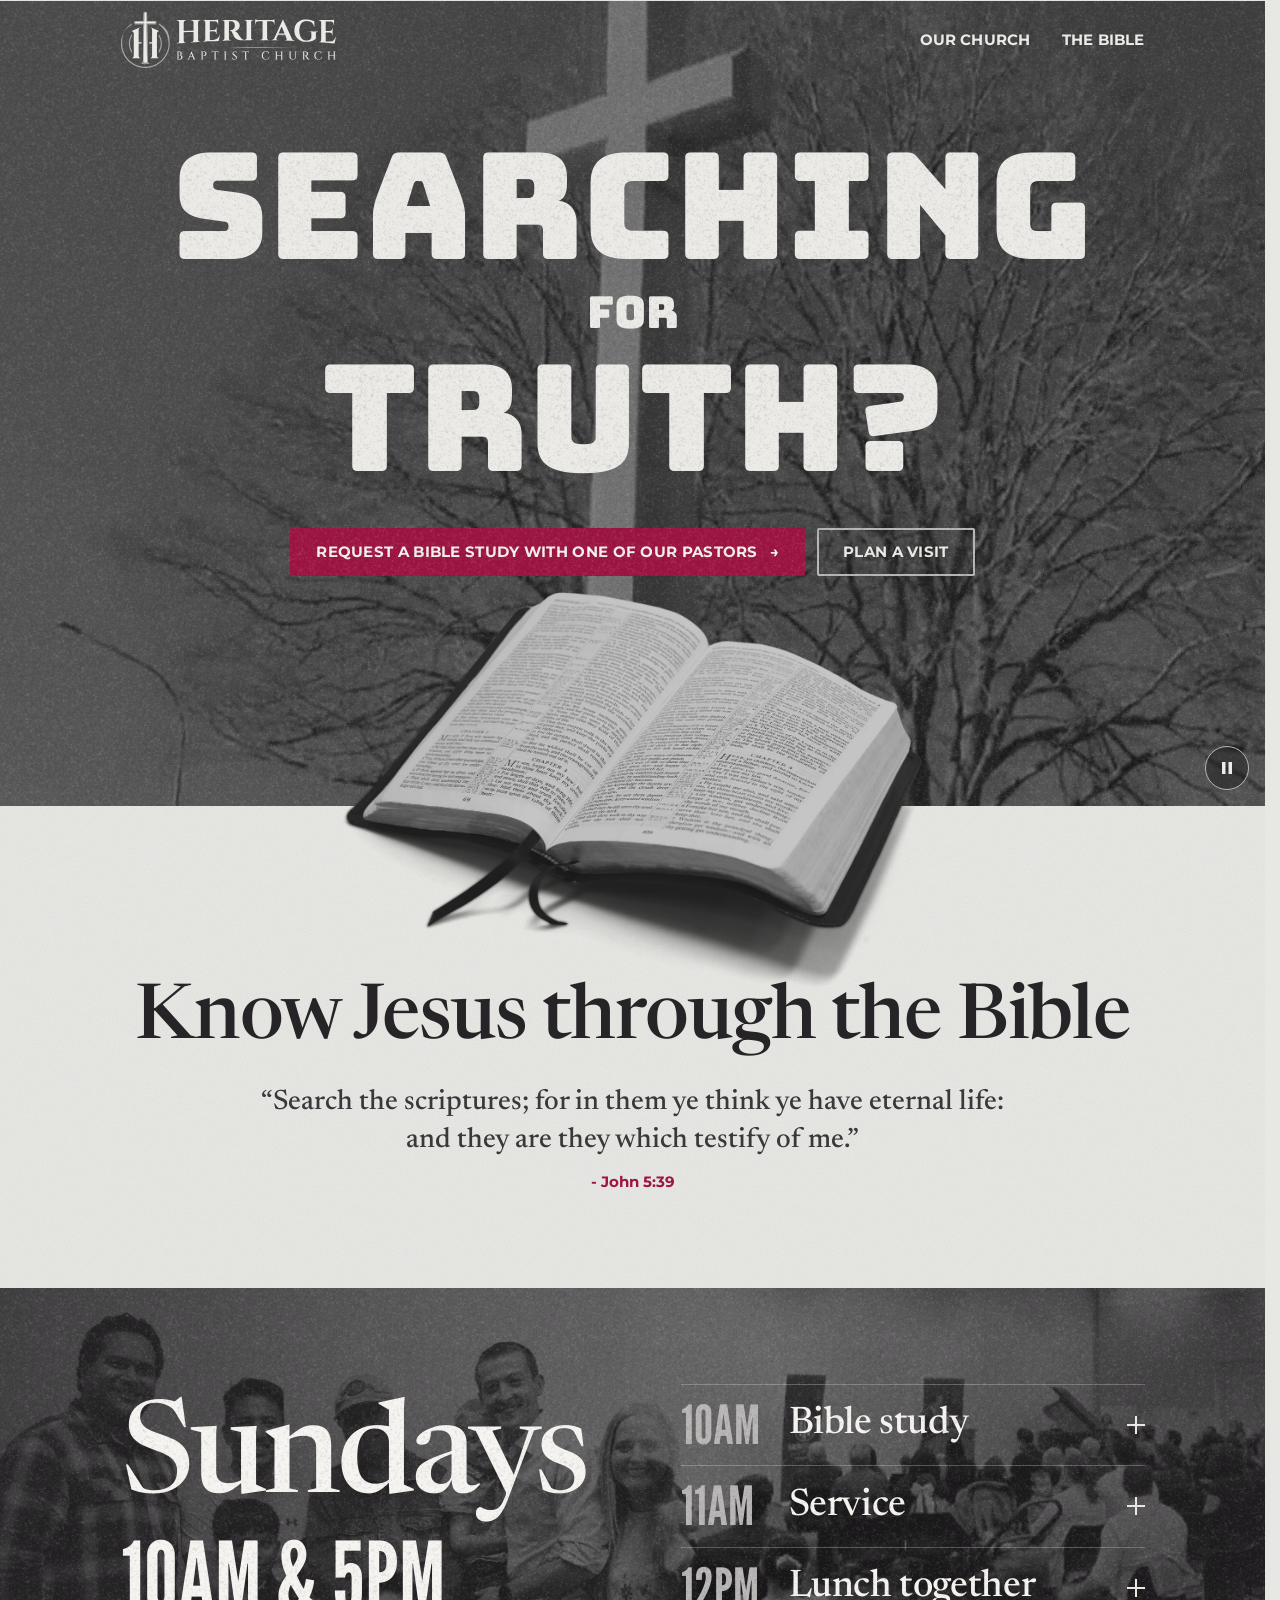
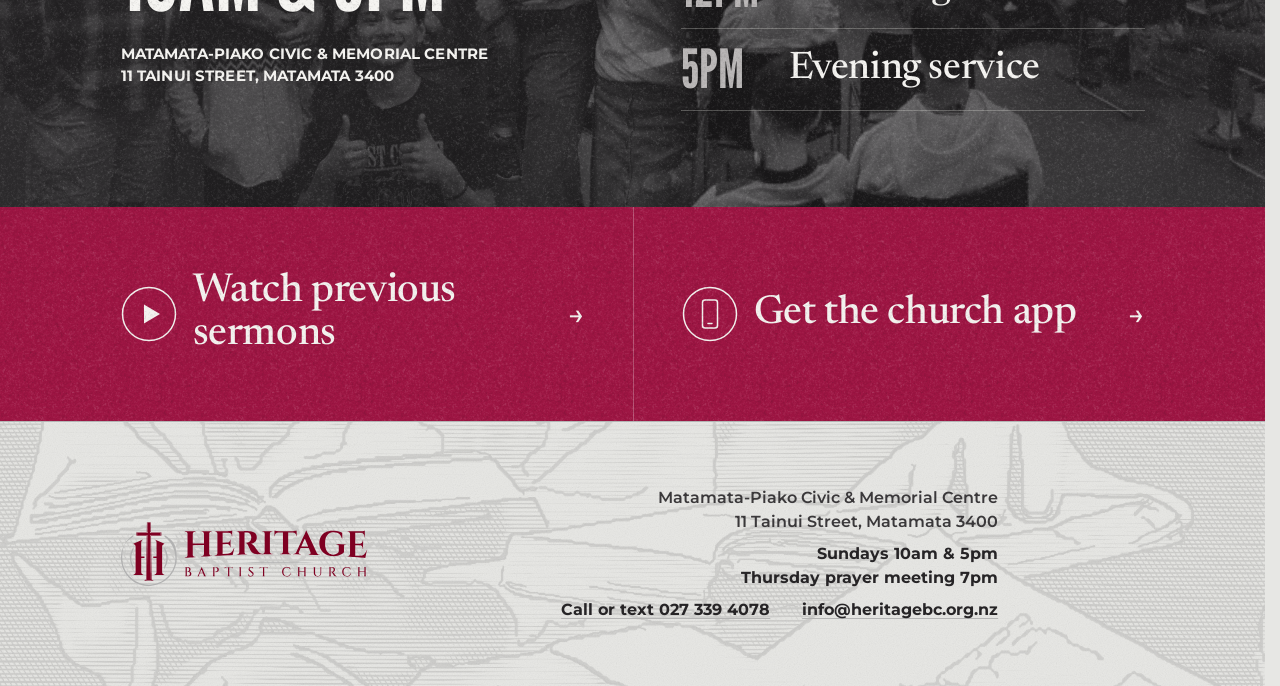
==== commit 80747bc7: "Sundays title sits higher with the boy in front of it; desktop menu matches the header - Phones: Sun" ====
--- a/index.html
+++ b/index.html
@@ -163,6 +163,7 @@
         </ul>
       <!--/SCHED-->
     </div>
+    <div class="sundays-front" aria-hidden="true"><img src="assets/imagery/group-crop.jpg" alt=""></div>
   </section>
 
   <section class="more" aria-label="More from Heritage">
--- a/css/site.css
+++ b/css/site.css
@@ -127,14 +127,19 @@
 /* Church family photo */
 
 /* Sundays: schedule over the church photos */
-.sundays { position: relative; isolation: isolate; overflow: hidden; padding-block: min(46vw, 320px) var(--space-16); background: var(--surface); color: var(--text); --rule: rgba(236, 235, 231, .28); }
+.sundays { position: relative; isolation: isolate; overflow: hidden; padding-block: min(22vw, 160px) var(--space-16); background: var(--surface); color: var(--text); --rule: rgba(236, 235, 231, .28); }
 .sundays-bg { position: absolute; inset: 0; z-index: -1; }
 .sundays-bg img { position: absolute; left: 0; width: 100%; object-fit: cover; filter: grayscale(1) contrast(1.05); }
 /* Phone: the whole family photo runs across the top, so nobody is cut off at the sides */
-.sundays-bg .ph-a { top: 0; height: auto; aspect-ratio: 3 / 2; -webkit-mask-image: linear-gradient(180deg, #000 60%, transparent 100%); mask-image: linear-gradient(180deg, #000 60%, transparent 100%); }
-.sundays-bg .ph-b { top: 48vw; height: 820px; }
+.sundays-bg .ph-a { top: 0; height: auto; aspect-ratio: 3 / 2; -webkit-mask-image: linear-gradient(180deg, #000 78%, transparent 100%); mask-image: linear-gradient(180deg, #000 78%, transparent 100%); }
+/* The second photo starts behind the solid part of the first, so its top edge never shows through the fade */
+.sundays-bg .ph-b { top: 40vw; height: 820px; }
 .sundays-bg .ph-a { object-position: 50% 28%; }
-.sundays-bg::after { content: ""; position: absolute; inset: 0; background: linear-gradient(180deg, rgba(38, 36, 38, .4), rgba(38, 36, 38, .8) 30%, rgba(38, 36, 38, .8) 78%, rgba(38, 36, 38, .6)); }
+.sundays-bg::after { content: ""; position: absolute; inset: 0; background: linear-gradient(180deg, rgba(38, 36, 38, .35), rgba(38, 36, 38, .45) 50vw, rgba(38, 36, 38, .8) 80vw, rgba(38, 36, 38, .8) 78%, rgba(38, 36, 38, .6)); }
+/* Phone: the boy at the front of the family photo stands in front of the Sundays title. The same photo again, cut to his head by a mask. */
+.sundays-front { position: absolute; left: 0; top: 0; width: 100%; aspect-ratio: 3 / 2; z-index: 0; pointer-events: none; -webkit-mask: url("../assets/imagery/group-crop-front.webp") center / 100% 100% no-repeat; mask: url("../assets/imagery/group-crop-front.webp") center / 100% 100% no-repeat; }
+.sundays-front img { display: block; width: 100%; height: 100%; object-fit: cover; object-position: 50% 28%; filter: grayscale(1) contrast(1.05); }
+.sundays-front::after { content: ""; position: absolute; inset: 0; background: linear-gradient(180deg, rgba(38, 36, 38, .35), rgba(38, 36, 38, .45) 50vw, rgba(38, 36, 38, .8) 80vw); }
 .sundays-grid { display: grid; grid-template-columns: minmax(0, 1fr); gap: var(--space-12); }
 .sundays-title { font-family: var(--font-serif); font-weight: 500; font-size: clamp(72px, 19vw, 168px); line-height: .86; letter-spacing: -0.03em; color: var(--text-strong); }
 .times { margin-top: var(--space-4); font-family: var(--font-condensed); color: var(--maroon); font-size: clamp(52px, 13vw, 96px); line-height: .9; text-transform: uppercase; white-space: nowrap; }
@@ -407,7 +412,7 @@
   .nav-foot, .nav-top .arr { display: none; }
   .site-nav .nav-top { font: 700 15px/20px var(--font-sans); text-transform: uppercase; letter-spacing: .01em; color: var(--text); text-decoration: none; padding: var(--space-2) 0; background: linear-gradient(var(--maroon), var(--maroon)) left bottom / 0 2px no-repeat; transition: background-size .35s cubic-bezier(.2, .7, .2, 1); }
   .nav-group:hover .nav-top, .nav-group:focus-within .nav-top, .site-nav .nav-top[aria-current="page"] { background-size: 100% 2px; }
-  .nav-panel { position: absolute; top: calc(100% - 12px); left: -20px; width: max-content; padding: 4px 20px; background: var(--surface); border: 1px solid var(--rule); color: var(--text); --text: #3a383a; --text-strong: #262426; --text-muted: #5a575a; --maroon: #9e1543; --rule: #c9c8c4; visibility: hidden; opacity: 0; translate: 0 -8px; clip-path: inset(0 0 100% 0); transition: opacity .25s ease, translate .45s cubic-bezier(.2, .7, .2, 1), clip-path .45s cubic-bezier(.2, .7, .2, 1), visibility 0s .45s; }
+  .nav-panel { position: absolute; top: calc(100% - 12px); left: -20px; width: max-content; padding: 4px 20px; background: #262426; border: 1px solid var(--rule); border-top: 0; color: var(--text); --rule: rgba(236, 235, 231, .18); visibility: hidden; opacity: 0; translate: 0 -8px; clip-path: inset(0 0 100% 0); transition: opacity .25s ease, translate .45s cubic-bezier(.2, .7, .2, 1), clip-path .45s cubic-bezier(.2, .7, .2, 1), visibility 0s .45s; }
   .nav-group:nth-last-child(2) .nav-panel { left: auto; right: 0; }
   .nav-group:hover .nav-panel, .nav-group:focus-within .nav-panel { visibility: visible; opacity: 1; translate: 0 0; clip-path: inset(-2px); transition-delay: 0s; }
   .nav-panel .wrap { max-width: none; padding: 0; }
@@ -440,7 +445,8 @@
   .bible { padding-top: 176px; padding-bottom: var(--space-24); }
   .sundays { padding-block: var(--space-24); }
   .sundays-bg .ph-a { top: 0; height: 100%; aspect-ratio: auto; width: max(52%, 700px); -webkit-mask-image: linear-gradient(90deg, #000 88%, transparent 100%); mask-image: linear-gradient(90deg, #000 88%, transparent 100%); }
-  .sundays-bg .ph-b { top: 0; height: 100%; left: 48%; width: 52%; }
+  .sundays-bg .ph-b { top: 0; height: 100%; left: 40%; width: 60%; }
+  .sundays-front { display: none; }
   .sundays-bg::after { background: linear-gradient(90deg, rgba(38, 36, 38, .82), rgba(38, 36, 38, .62) 50%, rgba(38, 36, 38, .8)); }
   .sundays-title { font-size: clamp(88px, 10vw, 132px); }
   .more-grid { grid-template-columns: repeat(2, minmax(0, 1fr)); }
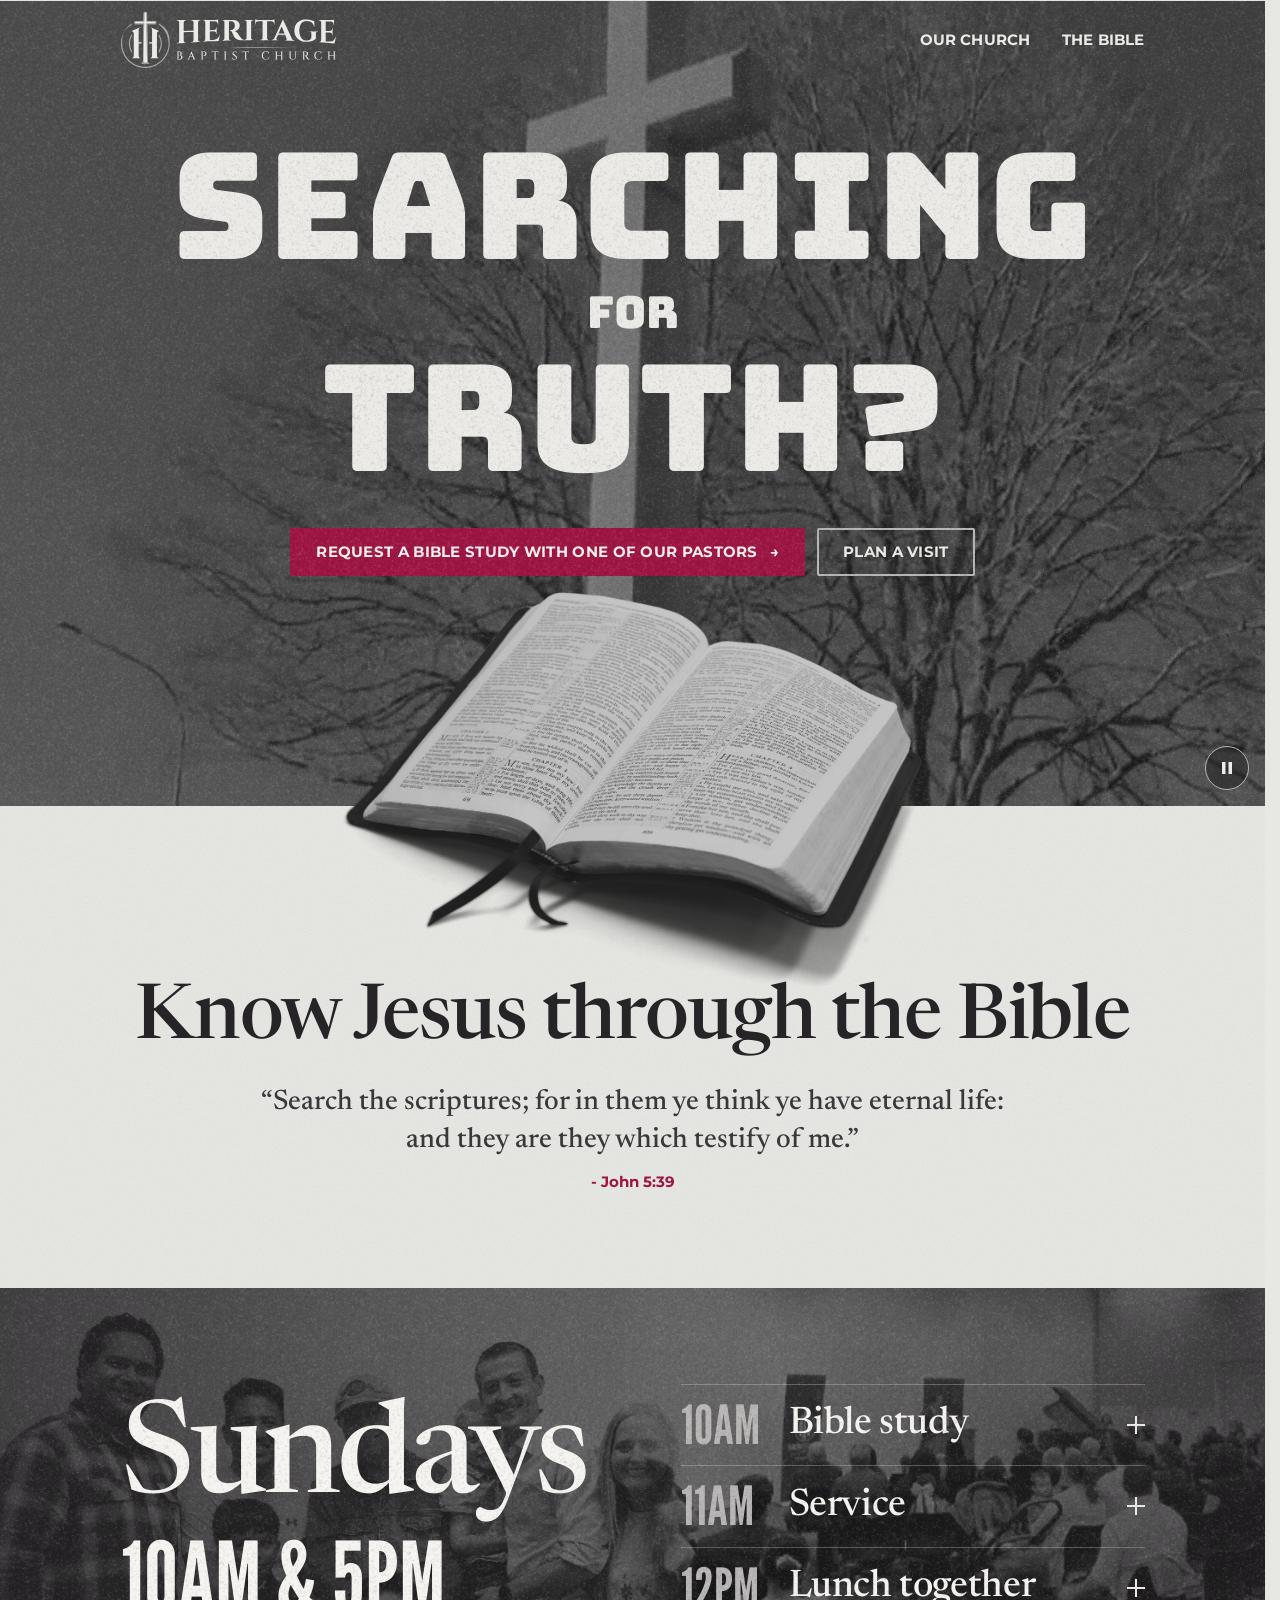
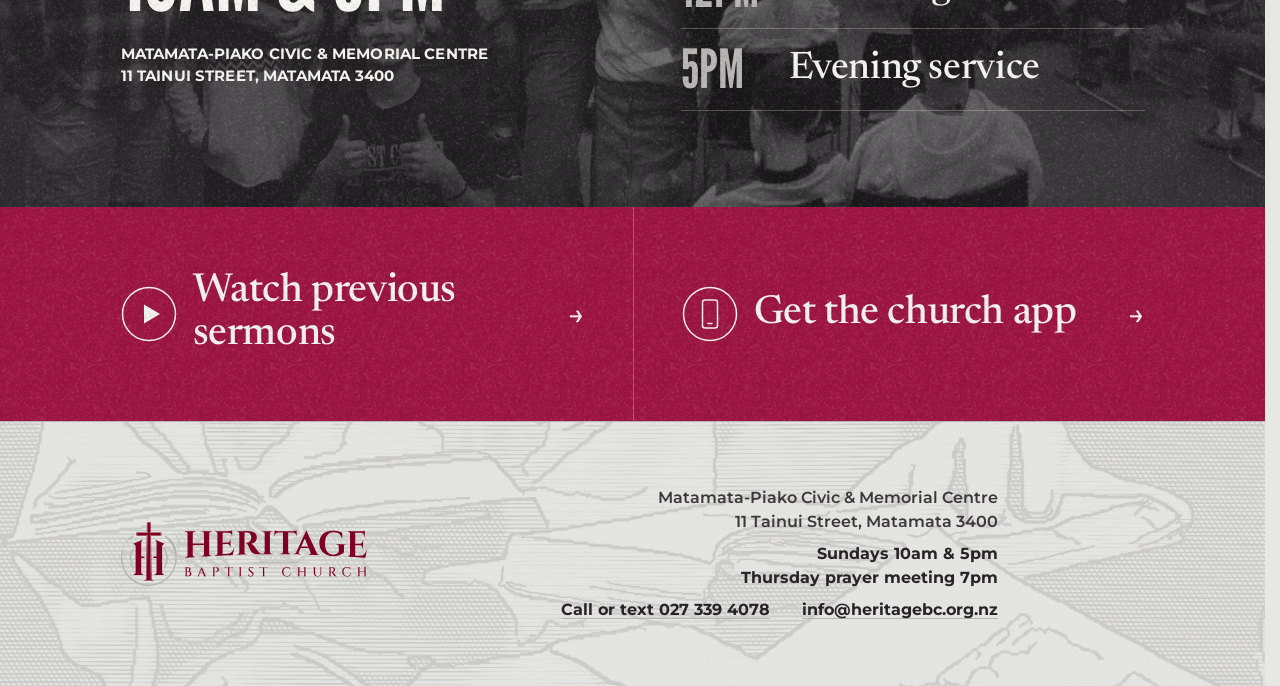
==== commit 43891eac: "Our story timeline, Our purpose section, God's truth on a line, Free Bible photo background - Our st" ====
--- a/index.html
+++ b/index.html
@@ -66,8 +66,9 @@
         <div class="nav-panel">
           <div class="wrap nav-panel-grid">
             <ul class="nav-sub">
-              <li><a href="seat.html" data-open-visit>Plan a visit <span class="arr" aria-hidden="true">&rarr;</span></a></li>
-              <li><a href="church.html#story">Our story <span class="arr" aria-hidden="true">&rarr;</span></a></li>
+              <li><a href="church.html#visit">Plan a visit <span class="arr" aria-hidden="true">&rarr;</span></a></li>
+              <li><a href="church.html#purpose">Our purpose <span class="arr" aria-hidden="true">&rarr;</span></a></li>
+              <li data-needs="story.timeline" hidden><a href="church.html#story">Our story <span class="arr" aria-hidden="true">&rarr;</span></a></li>
               <li><a href="church.html#pastors">Our pastors <span class="arr" aria-hidden="true">&rarr;</span></a></li>
               <li><a href="church.html#contact">Contact <span class="arr" aria-hidden="true">&rarr;</span></a></li>
             </ul>
@@ -80,8 +81,8 @@
           <div class="wrap nav-panel-grid">
             <ul class="nav-sub">
               <li><a href="bible.html#truth">God’s truth about us <span class="arr" aria-hidden="true">&rarr;</span></a></li>
-              <li><a href="bible.html#study" data-open-study>Request a Bible study <span class="arr" aria-hidden="true">&rarr;</span></a></li>
-              <li><a href="bible.html#free-bible" data-open-testament>Free Bible <span class="arr" aria-hidden="true">&rarr;</span></a></li>
+              <li><a href="bible.html#study">Request a Bible study <span class="arr" aria-hidden="true">&rarr;</span></a></li>
+              <li><a href="bible.html#free-bible">Free Bible <span class="arr" aria-hidden="true">&rarr;</span></a></li>
               <li><a href="bible.html#believe">What we believe <span class="arr" aria-hidden="true">&rarr;</span></a></li>
             </ul>
           </div>
@@ -89,7 +90,7 @@
       </div>
       <div class="nav-foot">
         <p class="times">Sundays <span data-c="sundays.times">10am &amp; 5pm</span></p>
-        <address><a href="https://www.google.com/maps/search/?api=1&amp;query=Matamata-Piako%20Civic%20%26%20Memorial%20Centre%2C%2011%20Tainui%20Street%2C%20Matamata%203400" data-map data-c-lines="contact.address">Matamata-Piako Civic &amp; Memorial Centre<br>11 Tainui Street, Matamata 3400</a></address>
+        <address><a href="https://www.google.com/maps/search/?api=1&amp;query=Heritage%20Baptist%20Church%2C%2011%20Tainui%20Street%2C%20Matamata%203400" data-map data-c-lines="contact.address">Matamata-Piako Civic &amp; Memorial Centre<br>11 Tainui Street, Matamata 3400</a></address>
         <a href="tel:+64273394078" data-c-phone="contact.phone" data-prefix="Call or text ">Call or text 027 339 4078</a>
         <a href="mailto:info@heritagebc.org.nz" data-c-email="contact.email">info@heritagebc.org.nz</a>
       </div>
@@ -157,8 +158,9 @@
             <button class="sched-row" type="button" aria-expanded="false"><b data-c="sched.3.time">12PM</b><span data-c="sched.3.title">Lunch together</span><i aria-hidden="true"></i></button>
             <div class="sched-more"><div data-c-paras="sched.3.details"><p>Enjoy what we’ve prepared, or bring your favourite dish to share</p></div></div>
           </li>
-          <li data-photo="service">
-            <div class="sched-row"><b data-c="sched.4.time">5PM</b><span data-c="sched.4.title">Evening service</span></div>
+          <li class="no-more" data-photo="service">
+            <button class="sched-row" type="button" aria-expanded="false"><b data-c="sched.4.time">5PM</b><span data-c="sched.4.title">Evening service</span><i aria-hidden="true"></i></button>
+            <div class="sched-more"><div data-c-paras="sched.4.details"></div></div>
           </li>
         </ul>
       <!--/SCHED-->
@@ -199,7 +201,8 @@
           <h2><a href="church.html">Our Church</a></h2>
           <ul>
             <li><a href="seat.html" data-open-visit>Plan a visit</a></li>
-            <li><a href="church.html#story">Our story</a></li>
+            <li><a href="church.html#purpose">Our purpose</a></li>
+            <li data-needs="story.timeline" hidden><a href="church.html#story">Our story</a></li>
             <li><a href="church.html#pastors">Our pastors</a></li>
           </ul>
         </div>
@@ -258,7 +261,7 @@
       <h2 class="hs-title hs-title-sm" id="visit-title">Plan a visit</h2>
       <button class="study-close" type="button" aria-label="Close" data-close-dialog>&times;</button>
     </div>
-    <address class="visit-where"><a href="https://www.google.com/maps/search/?api=1&amp;query=Matamata-Piako%20Civic%20%26%20Memorial%20Centre%2C%2011%20Tainui%20Street%2C%20Matamata%203400" data-map data-c-lines="contact.address">Matamata-Piako Civic &amp; Memorial Centre<br>11 Tainui Street, Matamata 3400</a></address>
+    <address class="visit-where"><a href="https://www.google.com/maps/search/?api=1&amp;query=Heritage%20Baptist%20Church%2C%2011%20Tainui%20Street%2C%20Matamata%203400" data-map data-c-lines="contact.address">Matamata-Piako Civic &amp; Memorial Centre<br>11 Tainui Street, Matamata 3400</a></address>
     <form class="form" data-form="visit">
       <input class="hp" name="website" tabindex="-1" autocomplete="off" aria-hidden="true">
       <fieldset class="choice">
--- a/css/site.css
+++ b/css/site.css
@@ -160,6 +160,9 @@
 .sched-more > div { overflow: hidden; padding-left: calc(92px + var(--space-4)); }
 .sched-more p { font-family: var(--font-serif); font-weight: 500; font-size: 20px; line-height: 28px; color: var(--text); }
 .sched-more p:last-child { padding-bottom: var(--space-6); }
+/* A row with no details is a plain line: no plus sign, nothing to open */
+.sched li.no-more .sched-row i, .sched li.no-more .sched-more { display: none; }
+.sched li.no-more button.sched-row { cursor: default; }
 .sched li.is-open .sched-more { grid-template-rows: 1fr; margin-top: -14px; }
 .sched li.is-open .sched-row i::after { rotate: 0deg; opacity: 0; }
 .sched li.is-open .sched-row span { translate: 6px 0; }
@@ -205,6 +208,31 @@
 .creed-body h4 { margin: var(--space-6) 0 0; font-weight: 700; font-size: 15px; line-height: 20px; text-transform: uppercase; color: var(--maroon); }
 .creed-refs { font-size: 14px; line-height: 22px; color: var(--text-muted); }
 
+/* Timeline: a thin line with a square at each entry. Used for Our story (dates, optional photos) and God's truth about us (numbered points). */
+[data-needs][hidden] { display: none !important; }
+.tl { list-style: none; margin: 0; padding: 0; position: relative; }
+.tl-item { position: relative; padding: 0 0 var(--space-12) var(--space-8); }
+.tl-item::before { content: ""; position: absolute; left: 0; top: 13px; z-index: 1; width: 9px; height: 9px; background: var(--maroon); }
+.tl-item::after { content: ""; position: absolute; left: 4px; top: 13px; bottom: -13px; width: 1px; background: var(--rule); }
+.tl-item:last-child { padding-bottom: 0; }
+.tl-item:last-child::after { display: none; }
+.tl-when { font-family: var(--font-condensed); font-weight: 400; font-size: clamp(36px, 9vw, 48px); line-height: .9; text-transform: uppercase; color: var(--maroon); }
+.tl-text { margin-top: var(--space-2); max-width: 34em; font-weight: 600; }
+.tl-text p + p { margin-top: var(--space-3); }
+.tl-photo { aspect-ratio: 3 / 2; height: auto; max-width: 520px; margin-top: var(--space-4); }
+/* Our story: the line runs on past the last entry to an open square, ready for the next one */
+.tl-open { padding-bottom: 9px; }
+.tl-open .tl-item:last-child { padding-bottom: var(--space-12); }
+.tl-open .tl-item:last-child::after { display: block; bottom: 0; }
+.tl-open::after { content: ""; position: absolute; left: 0; bottom: 0; width: 9px; height: 9px; border: 1px solid var(--maroon); background: var(--surface); }
+/* God's truth about us: the points run down the line to the Bible study button */
+.tl-flow { max-width: var(--measure); }
+.tl-flow .tl-item { padding-bottom: var(--space-8); }
+.tl-flow h3 { margin: var(--space-1) 0 var(--space-2); }
+.tl-end { scroll-margin-top: 152px; }
+.tl-end::before { top: 20px; }
+.tl-end .lead { margin-top: var(--space-6); }
+
 /* Subpages: jump links under the header, condensed section titles */
 .jump { position: sticky; top: 64px; z-index: 30; background: var(--surface); border-bottom: 1px solid var(--rule); }
 /* The pills sit in one row that slides sideways. A fade and a small arrow show when more are hidden off either edge. */
@@ -314,7 +342,13 @@
 .seat-times { margin: var(--space-6) 0 var(--space-3); color: var(--maroon); white-space: normal; }
 .seat-card { background: var(--surface-raised); border: 1px solid var(--rule); padding: var(--space-6); }
 .seat-card .form { max-width: none; }
-.free-photo { aspect-ratio: 3 / 2; height: auto; max-width: 560px; }
+/* Free Bible: once a photo is added it fills the section like the Sundays photos, fading out at the top and bottom */
+.free-bg { position: absolute; inset: 0; z-index: -1; -webkit-mask-image: linear-gradient(180deg, transparent, #000 24%, #000 76%, transparent); mask-image: linear-gradient(180deg, transparent, #000 24%, #000 76%, transparent); }
+.free-bg[hidden] { display: none; }
+.free-bg img { display: block; width: 100%; height: 100%; object-fit: cover; object-position: 50% 60%; filter: grayscale(1) contrast(1.05); }
+.free-bg::after { content: ""; position: absolute; inset: 0; background: rgba(38, 36, 38, .74); }
+.block.free.has-photo { position: relative; isolation: isolate; border-top: 0; padding-block: clamp(128px, 20vw, 184px); color: var(--text); --text: #ecebe7; --text-strong: #f6f5f2; --maroon: #f6f5f2; --focus: #f6f5f2; }
+.block.free.has-photo + .block { border-top: 0; }
 .pastor-photo { aspect-ratio: 4 / 5; height: auto; max-width: 260px; margin-bottom: var(--space-4); }
 
 /* Subpages */
@@ -431,6 +465,18 @@
   .nav-sub a:hover, .nav-sub a:focus-visible { color: var(--maroon); }
   .nav-sub a:hover .arr, .nav-sub a:focus-visible .arr { opacity: 1; translate: 0 0; }
   .story-grid { grid-template-columns: minmax(0, 1.1fr) minmax(0, 1fr); gap: var(--space-16); align-items: start; }
+  /* Our story on a wide screen: the line runs down the middle, entries take turns either side, each photo opposite its text */
+  .tl-alt .tl-item { display: grid; grid-template-columns: minmax(0, 1fr) minmax(0, 1fr); column-gap: var(--space-24); align-items: start; padding-left: 0; padding-bottom: var(--space-16); }
+  .tl-alt .tl-item::before { left: calc(50% - 4.5px); }
+  .tl-alt .tl-item::after { left: calc(50% - .5px); }
+  .tl-alt .tl-item:nth-child(odd) .tl-body { grid-column: 1; text-align: right; justify-self: end; }
+  .tl-alt .tl-item:nth-child(odd) .tl-photo { grid-column: 2; }
+  .tl-alt .tl-item:nth-child(even) .tl-body { grid-column: 2; grid-row: 1; }
+  .tl-alt .tl-item:nth-child(even) .tl-photo { grid-column: 1; grid-row: 1; justify-self: end; }
+  .tl-alt .tl-photo { width: 100%; max-width: 440px; margin-top: 0; }
+  .tl-alt.tl-open .tl-item:last-child { padding-bottom: var(--space-16); }
+  .tl-open.tl-alt::after { left: calc(50% - 4.5px); }
+  .tl-end { scroll-margin-top: 182px; }
   .pastors { grid-template-columns: repeat(2, minmax(0, 1fr)); gap: var(--space-16); }
   .jump { top: 80px; }
   body:not(.has-hero) .site-footer { padding-top: var(--space-24); }
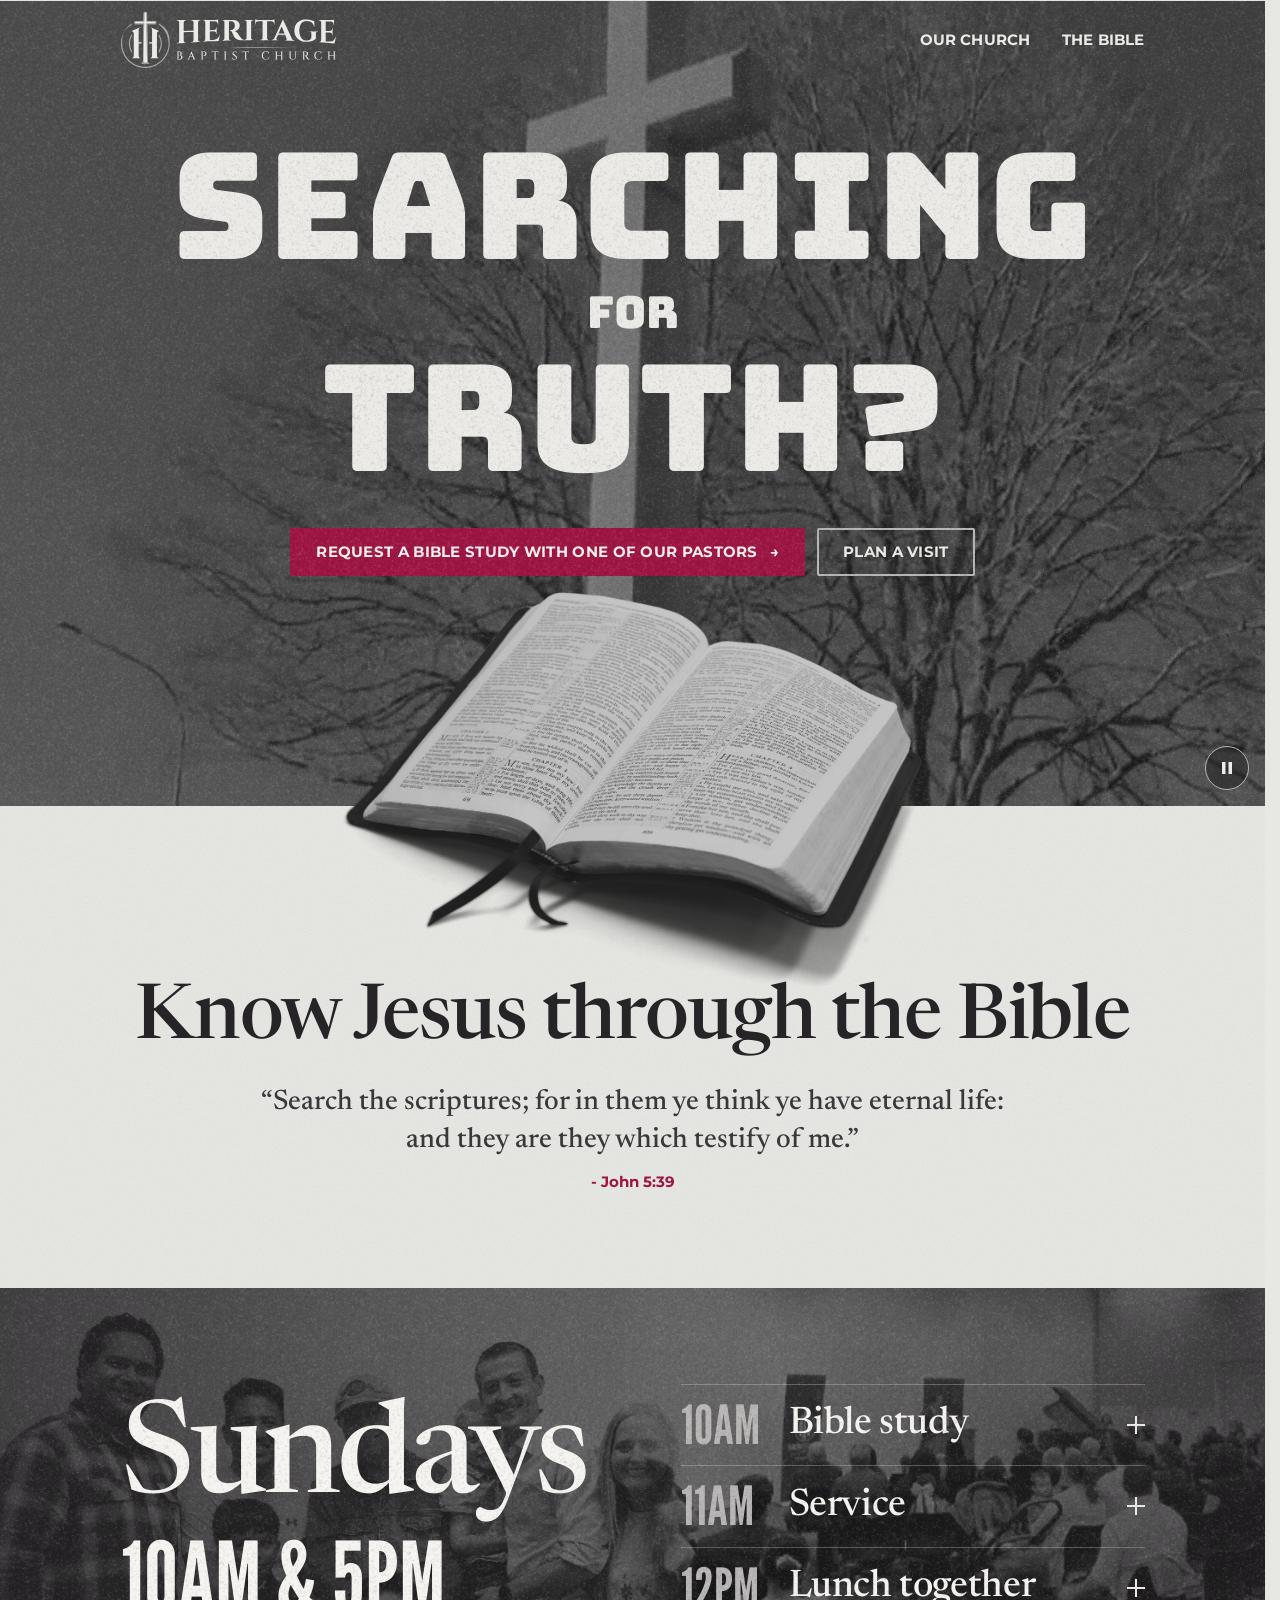
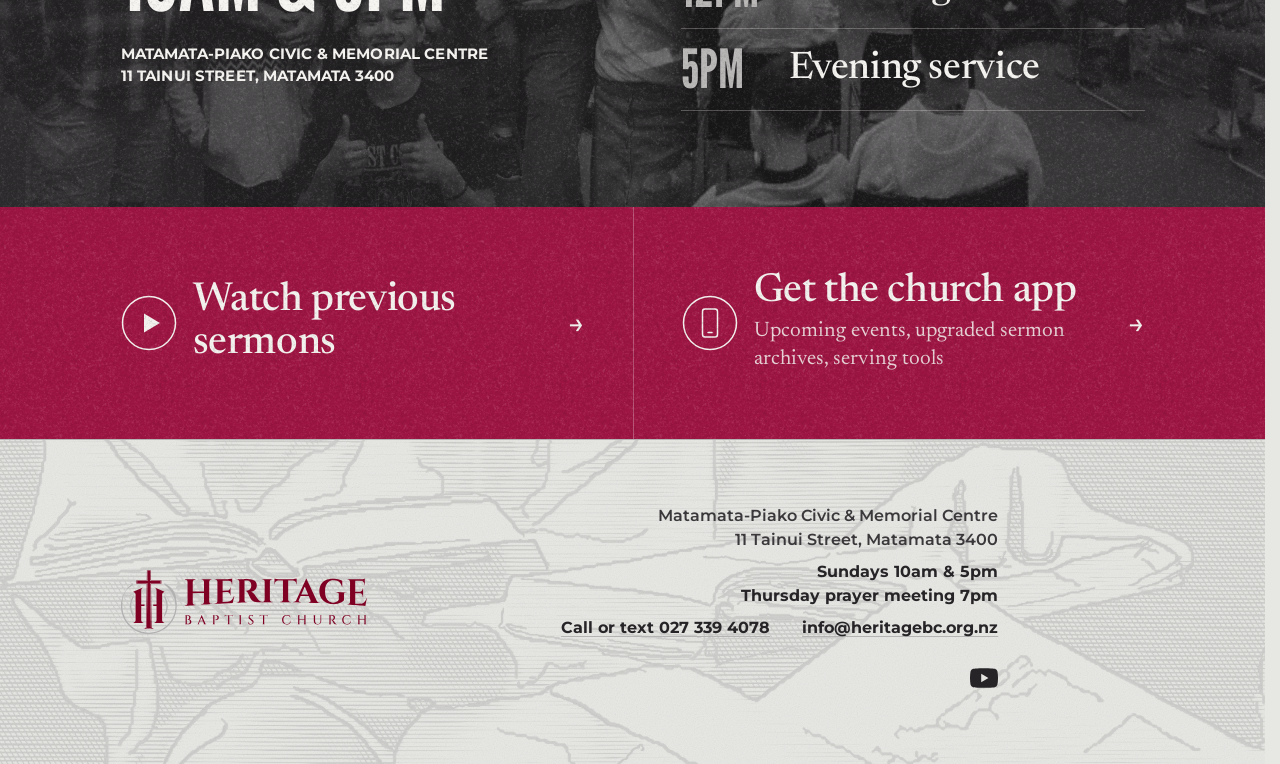
==== commit af2734e3: "SEO and footer updates: page addresses without .html, photo descriptions, social icons - Pages are l" ====
--- a/index.html
+++ b/index.html
@@ -55,35 +55,35 @@
 
 <header class="site-header">
   <div class="wrap">
-    <a class="brand" href="index.html" aria-label="Heritage Baptist Church, home">
+    <a class="brand" href="/" aria-label="Heritage Baptist Church, home">
       <img src="assets/logos/heritage-lockup.svg" alt="" width="2198" height="571">
       <img class="on-dark" src="assets/logos/heritage-lockup-paper.svg" alt="" width="2198" height="571">
     </a>
     <button class="nav-toggle" type="button" aria-expanded="false" aria-controls="site-nav"><span class="bars" aria-hidden="true"></span>Menu</button>
     <nav class="site-nav" id="site-nav" aria-label="Main">
       <div class="nav-group">
-        <a class="nav-top" href="church.html">Our Church <span class="arr" aria-hidden="true">&rarr;</span></a>
+        <a class="nav-top" href="church">Our Church <span class="arr" aria-hidden="true">&rarr;</span></a>
         <div class="nav-panel">
           <div class="wrap nav-panel-grid">
             <ul class="nav-sub">
-              <li><a href="church.html#visit">Plan a visit <span class="arr" aria-hidden="true">&rarr;</span></a></li>
-              <li><a href="church.html#purpose">Our purpose <span class="arr" aria-hidden="true">&rarr;</span></a></li>
-              <li data-needs="story.timeline" hidden><a href="church.html#story">Our story <span class="arr" aria-hidden="true">&rarr;</span></a></li>
-              <li><a href="church.html#pastors">Our pastors <span class="arr" aria-hidden="true">&rarr;</span></a></li>
-              <li><a href="church.html#contact">Contact <span class="arr" aria-hidden="true">&rarr;</span></a></li>
+              <li><a href="church#visit">Plan a visit <span class="arr" aria-hidden="true">&rarr;</span></a></li>
+              <li><a href="church#purpose">Our purpose <span class="arr" aria-hidden="true">&rarr;</span></a></li>
+              <li data-needs="story.timeline" hidden><a href="church#story">Our story <span class="arr" aria-hidden="true">&rarr;</span></a></li>
+              <li><a href="church#pastors">Our pastors <span class="arr" aria-hidden="true">&rarr;</span></a></li>
+              <li><a href="church#contact">Contact <span class="arr" aria-hidden="true">&rarr;</span></a></li>
             </ul>
           </div>
         </div>
       </div>
       <div class="nav-group">
-        <a class="nav-top" href="bible.html">The Bible <span class="arr" aria-hidden="true">&rarr;</span></a>
+        <a class="nav-top" href="bible">The Bible <span class="arr" aria-hidden="true">&rarr;</span></a>
         <div class="nav-panel">
           <div class="wrap nav-panel-grid">
             <ul class="nav-sub">
-              <li><a href="bible.html#truth">God’s truth about us <span class="arr" aria-hidden="true">&rarr;</span></a></li>
-              <li><a href="bible.html#study">Request a Bible study <span class="arr" aria-hidden="true">&rarr;</span></a></li>
-              <li><a href="bible.html#free-bible">Free Bible <span class="arr" aria-hidden="true">&rarr;</span></a></li>
-              <li><a href="bible.html#believe">What we believe <span class="arr" aria-hidden="true">&rarr;</span></a></li>
+              <li><a href="bible#truth">God’s truth about us <span class="arr" aria-hidden="true">&rarr;</span></a></li>
+              <li><a href="bible#study">Request a Bible study <span class="arr" aria-hidden="true">&rarr;</span></a></li>
+              <li><a href="bible#free-bible">Free Bible <span class="arr" aria-hidden="true">&rarr;</span></a></li>
+              <li><a href="bible#believe">What we believe <span class="arr" aria-hidden="true">&rarr;</span></a></li>
             </ul>
           </div>
         </div>
@@ -113,8 +113,8 @@
         <span class="hb-lg line"><span class="line-in" style="--d:.1s">Truth?</span></span>
       </h1>
       <div class="actions reveal" style="--d:.2s">
-        <a class="hb-button" href="bible.html#study" data-open-study>Request a Bible study with one of our pastors <span class="arr" aria-hidden="true">&rarr;</span></a>
-        <a class="hb-button hb-quiet" href="seat.html" data-open-visit>Plan a visit</a>
+        <a class="hb-button" href="bible#study" data-open-study>Request a Bible study with one of our pastors <span class="arr" aria-hidden="true">&rarr;</span></a>
+        <a class="hb-button hb-quiet" href="seat" data-open-visit>Plan a visit</a>
       </div>
     </div>
     <div class="hero-bible" aria-hidden="true"><img src="assets/imagery/bible-open-shadow.webp" alt="" width="1400" height="967"></div>
@@ -135,8 +135,8 @@
 
   <section class="sundays" data-theme="ink" aria-labelledby="sundays-title">
     <div class="sundays-bg" aria-hidden="true">
-      <img class="ph-b" src="assets/imagery/service-band.jpg" alt="" data-c-img="img.sundays_service">
-      <img class="ph-a" src="assets/imagery/group-crop.jpg" alt="" data-c-img="img.sundays_family">
+      <img class="ph-b" src="assets/imagery/service-band.jpg" alt="A Sunday service at Heritage Baptist Church in Matamata" data-c-img="img.sundays_service">
+      <img class="ph-a" src="assets/imagery/group-crop.jpg" alt="Members of the church family standing together, smiling" data-c-img="img.sundays_family">
     </div>
     <div class="wrap sundays-grid">
       <div class="reveal">
@@ -177,7 +177,7 @@
       </a>
       <a class="more-item" href="https://app.heritagebc.org.nz">
         <svg class="more-icon" viewBox="0 0 56 56" aria-hidden="true"><circle cx="28" cy="28" r="26.5" fill="none" stroke="currentColor" stroke-width="1.5"/><rect x="20.5" y="14" width="15" height="28" rx="2.5" fill="none" stroke="currentColor" stroke-width="1.5"/><path d="M26 37.5h4" stroke="currentColor" stroke-width="1.5" stroke-linecap="round"/></svg>
-        <span class="more-title">Get the church app</span>
+        <span class="more-text"><span class="more-title">Get the church app</span><span class="more-sub" data-c="home.app_tagline">Upcoming events, upgraded sermon archives, serving tools</span></span>
         <span class="arr" aria-hidden="true">&rarr;</span>
       </a>
     </div>
@@ -194,25 +194,29 @@
           <span data-c-lines="contact.address">Matamata-Piako Civic &amp; Memorial Centre<br>11 Tainui Street, Matamata 3400</span>
           <span class="foot-times" data-c-lines="footer.times">Sundays 10am &amp; 5pm<br>Thursday prayer meeting 7pm</span>
           <span class="foot-links"><a href="tel:+64273394078" data-c-phone="contact.phone" data-prefix="Call or text ">Call or text 027 339 4078</a><a href="mailto:info@heritagebc.org.nz" data-c-email="contact.email">info@heritagebc.org.nz</a></span>
+          <span class="foot-social">
+            <a href="https://www.facebook.com/" data-c-href="contact.facebook" aria-label="Heritage Baptist Church on Facebook" hidden><svg viewBox="0 0 24 24" aria-hidden="true"><path d="M24 12.07C24 5.4 18.63 0 12 0S0 5.4 0 12.07C0 18.1 4.39 23.1 10.13 24v-8.44H7.08v-3.49h3.04V9.41c0-3.02 1.8-4.7 4.54-4.7 1.31 0 2.68.24 2.68.24v2.97h-1.5c-1.5 0-1.96.93-1.96 1.89v2.26h3.33l-.53 3.49h-2.8V24C19.6 23.1 24 18.1 24 12.07z"/></svg></a>
+            <a href="https://www.youtube.com/@HBCMatamata" data-c-href="contact.youtube" aria-label="Heritage Baptist Church on YouTube"><svg viewBox="0 0 24 24" aria-hidden="true"><path d="M23.5 6.2a3 3 0 0 0-2.1-2.1C19.5 3.6 12 3.6 12 3.6s-7.5 0-9.4.5A3 3 0 0 0 .5 6.2 31 31 0 0 0 0 12a31 31 0 0 0 .5 5.8 3 3 0 0 0 2.1 2.1c1.9.5 9.4.5 9.4.5s7.5 0 9.4-.5a3 3 0 0 0 2.1-2.1A31 31 0 0 0 24 12a31 31 0 0 0-.5-5.8zM9.6 15.6V8.4l6.2 3.6z"/></svg></a>
+          </span>
         </address>
       </div>
       <div class="foot-cols" hidden>
         <div class="foot-col">
-          <h2><a href="church.html">Our Church</a></h2>
+          <h2><a href="church">Our Church</a></h2>
           <ul>
-            <li><a href="seat.html" data-open-visit>Plan a visit</a></li>
-            <li><a href="church.html#purpose">Our purpose</a></li>
-            <li data-needs="story.timeline" hidden><a href="church.html#story">Our story</a></li>
-            <li><a href="church.html#pastors">Our pastors</a></li>
+            <li><a href="seat" data-open-visit>Plan a visit</a></li>
+            <li><a href="church#purpose">Our purpose</a></li>
+            <li data-needs="story.timeline" hidden><a href="church#story">Our story</a></li>
+            <li><a href="church#pastors">Our pastors</a></li>
           </ul>
         </div>
         <div class="foot-col">
-          <h2><a href="bible.html">The Bible</a></h2>
+          <h2><a href="bible">The Bible</a></h2>
           <ul>
-            <li><a href="bible.html#truth">God’s truth about us</a></li>
-            <li><a href="bible.html#study" data-open-study>Request a Bible study</a></li>
-            <li><a href="bible.html#free-bible" data-open-testament>Free Bible</a></li>
-            <li><a href="bible.html#believe">What we believe</a></li>
+            <li><a href="bible#truth">God’s truth about us</a></li>
+            <li><a href="bible#study" data-open-study>Request a Bible study</a></li>
+            <li><a href="bible#free-bible" data-open-testament>Free Bible</a></li>
+            <li><a href="bible#believe">What we believe</a></li>
           </ul>
         </div>
       </div>
--- a/css/site.css
+++ b/css/site.css
@@ -144,6 +144,7 @@
 .sundays-title { font-family: var(--font-serif); font-weight: 500; font-size: clamp(72px, 19vw, 168px); line-height: .86; letter-spacing: -0.03em; color: var(--text-strong); }
 .times { margin-top: var(--space-4); font-family: var(--font-condensed); color: var(--maroon); font-size: clamp(52px, 13vw, 96px); line-height: .9; text-transform: uppercase; white-space: nowrap; }
 .sundays .lead { margin-top: var(--space-6); }
+
 .sundays address { margin-top: var(--space-6); font-style: normal; color: var(--text-strong); }
 
 .sched { list-style: none; margin: 0; padding: 0; border-top: 1px solid var(--rule); }
@@ -179,6 +180,8 @@
 .more-item + .more-item { border-top: 1px solid rgba(244, 242, 239, .28); }
 .more-icon { width: 56px; height: 56px; transition: scale .45s cubic-bezier(.2, .7, .2, 1); }
 .more-title { font-family: var(--font-serif); font-weight: 500; font-size: clamp(26px, 6.2vw, 40px); line-height: 1.08; letter-spacing: -0.01em; }
+.more-text { display: grid; gap: var(--space-1); }
+.more-sub { font-family: var(--font-serif); font-weight: 400; font-size: clamp(18px, 4vw, 21px); line-height: 1.35; opacity: .85; }
 .more-item .arr { font-size: 28px; transition: translate .45s cubic-bezier(.2, .7, .2, 1); }
 .more-item:hover .arr { translate: 8px 0; }
 .more-item:hover .more-icon { scale: 1.08; }
@@ -219,6 +222,10 @@
 .tl-when { font-family: var(--font-condensed); font-weight: 400; font-size: clamp(36px, 9vw, 48px); line-height: .9; text-transform: uppercase; color: var(--maroon); }
 .tl-text { margin-top: var(--space-2); max-width: 34em; font-weight: 600; }
 .tl-text p + p { margin-top: var(--space-3); }
+.tl-link { display: inline-block; margin-top: var(--space-3); font-weight: 700; font-size: 15px; line-height: 22px; text-transform: uppercase; letter-spacing: .01em; color: var(--maroon); text-decoration: underline; text-decoration-color: var(--rule); text-underline-offset: 4px; }
+.tl-link:hover { text-decoration-color: currentColor; }
+.tl-link .arr { display: inline-block; transition: translate .35s cubic-bezier(.2, .7, .2, 1); }
+.tl-link:hover .arr { translate: 5px 0; }
 .tl-photo { aspect-ratio: 3 / 2; height: auto; max-width: 520px; margin-top: var(--space-4); }
 /* Our story: the line runs on past the last entry to an open square, ready for the next one */
 .tl-open { padding-bottom: 9px; }
@@ -346,9 +353,14 @@
 .free-bg { position: absolute; inset: 0; z-index: -1; -webkit-mask-image: linear-gradient(180deg, transparent, #000 24%, #000 76%, transparent); mask-image: linear-gradient(180deg, transparent, #000 24%, #000 76%, transparent); }
 .free-bg[hidden] { display: none; }
 .free-bg img { display: block; width: 100%; height: 100%; object-fit: cover; object-position: 50% 60%; filter: grayscale(1) contrast(1.05); }
+/* On phones the photo is cropped to its right-hand side */
+@media (max-width: 639px) { .free-bg img { object-position: 100% 60%; } }
 .free-bg::after { content: ""; position: absolute; inset: 0; background: rgba(38, 36, 38, .74); }
 .block.free.has-photo { position: relative; isolation: isolate; border-top: 0; padding-block: clamp(128px, 20vw, 184px); color: var(--text); --text: #ecebe7; --text-strong: #f6f5f2; --maroon: #f6f5f2; --focus: #f6f5f2; }
 .block.free.has-photo + .block { border-top: 0; }
+.notfound { padding-block: var(--space-16) var(--space-24); }
+.notfound .lead { margin-top: var(--space-4); }
+.notfound-links { list-style: none; margin: var(--space-8) 0 0; padding: 0; display: flex; flex-wrap: wrap; gap: var(--space-4); }
 .pastor-photo { aspect-ratio: 4 / 5; height: auto; max-width: 260px; margin-bottom: var(--space-4); }
 
 /* Subpages */
@@ -377,6 +389,11 @@
 .foot-links { display: flex; flex-wrap: wrap; justify-content: center; gap: var(--space-2) var(--space-8); }
 .foot-contact a { color: var(--text-strong); font-weight: 700; text-decoration-color: var(--rule); }
 .foot-contact a:hover { text-decoration-color: currentColor; }
+.foot-social { display: flex; justify-content: center; gap: var(--space-4); margin-top: var(--space-2); }
+.foot-social a { display: grid; place-items: center; width: 44px; height: 44px; color: var(--text-strong); transition: color .2s, scale .3s cubic-bezier(.2, .7, .2, 1); }
+.foot-social a[hidden] { display: none; }
+.foot-social a:hover { color: var(--maroon); scale: 1.08; }
+.foot-social svg { width: 28px; height: 28px; fill: currentColor; }
 .foot-cols[hidden] { display: none; }
 .foot-top { display: grid; grid-template-columns: minmax(0, 1fr); gap: var(--space-12); }
 .foot-col h2 a { font: inherit; color: inherit; background: none; padding: 0; }
@@ -440,6 +457,7 @@
   .foot-brand img { height: 64px; }
   .foot-contact { justify-items: end; }
   .foot-links { justify-content: flex-end; }
+  .foot-social { justify-content: flex-end; margin-right: -8px; }
   /* Desktop: a small dropdown under each heading */
   .site-nav { display: flex; align-items: stretch; align-self: stretch; gap: var(--space-8); }
   .nav-group { position: relative; display: flex; align-items: center; }
